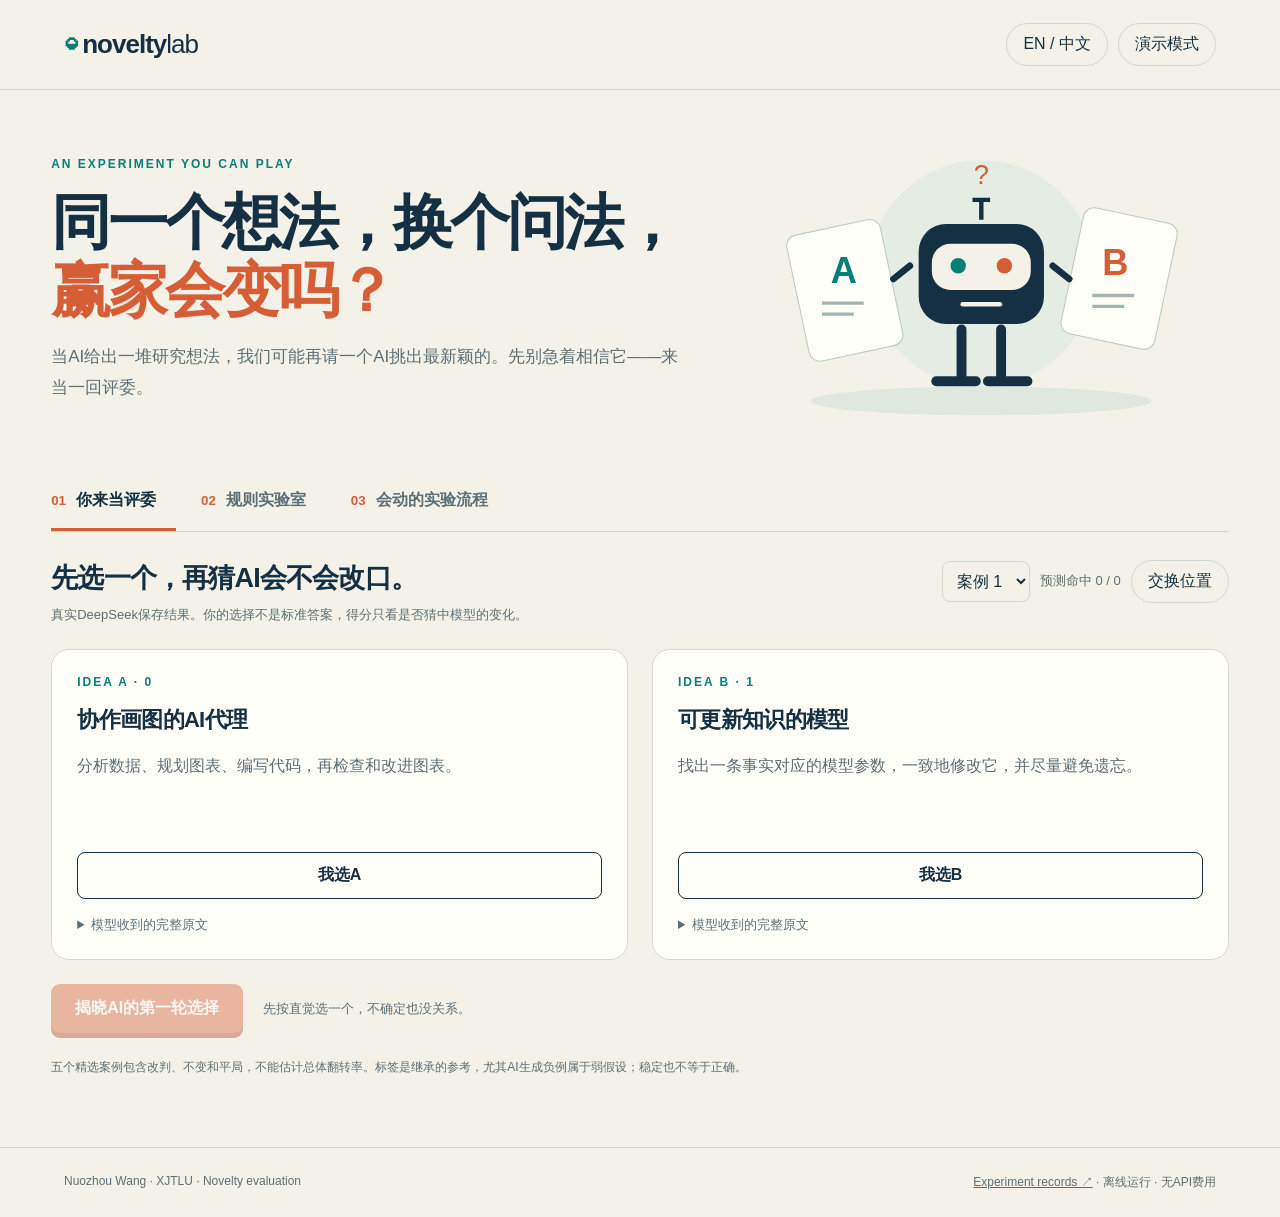
==== docs/index.html @ fad678ce "Archive DeepSeek experiments with item-level audit and protocol limitations" ====
<!doctype html><html lang="zh-CN"><head><meta charset="utf-8"><meta name="viewport" content="width=device-width,initial-scale=1"><meta name="description" content="Play the novelty judge, replay real DeepSeek votes, and explore the evaluation pipeline."><title>Novelty Lab · 新颖性评委实验室</title><style>:root{--bg:#f4f1e8;--ink:#143042;--teal:#087e78;--orange:#d65e37;--muted:#5d6f76;--line:#d1d9d1;--white:#fffef9}*{box-sizing:border-box}body{margin:0;background:var(--bg);color:var(--ink);font-family:Inter,"Segoe UI","Microsoft YaHei",sans-serif}button,select{font:inherit;color:inherit}button{cursor:pointer}button:disabled{opacity:.4;cursor:default}button:focus-visible,summary:focus-visible,select:focus-visible{outline:3px solid var(--orange);outline-offset:4px}header{padding:23px 5vw;display:flex;align-items:center;justify-content:space-between;border-bottom:1px solid var(--line)}.brand{font-size:26px;font-weight:800;letter-spacing:-1px}.brand span{font-weight:400}.brand b{color:var(--teal)}.actions{display:flex;gap:10px;flex-wrap:wrap}.quiet{background:transparent;border:1px solid var(--line);border-radius:24px;padding:10px 16px}main{max-width:1280px;margin:auto;padding:0 4vw 50px}.hero{display:grid;grid-template-columns:1.3fr 1fr;gap:40px;align-items:center;padding:45px 0 30px}.eyebrow{font-size:12px;letter-spacing:2px;font-weight:700;color:var(--teal)}h1{font-size:clamp(36px,4.7vw,64px);letter-spacing:-.05em;line-height:1.12;margin:18px 0}h1 em{font-style:normal;color:var(--orange)}.lead{font-size:17px;line-height:1.8;color:var(--muted);max-width:660px}.hero svg{width:100%;height:auto}.float{animation:float 6s ease-in-out infinite}@keyframes float{50%{transform:translateY(-8px)}}nav{display:flex;flex-wrap:wrap;border-bottom:1px solid var(--line);margin-bottom:28px}nav button{border:0;border-bottom:3px solid transparent;background:none;padding:17px 20px 17px 0;margin-right:25px;color:var(--muted);font-weight:650}nav button.active{border-color:var(--orange);color:var(--ink)}nav small{color:var(--orange);margin-right:10px}.head{display:flex;justify-content:space-between;gap:20px;align-items:flex-start;margin-bottom:23px}h2{font-size:27px;letter-spacing:-.03em;line-height:1.35;margin:0 0 8px}.sub,.note{font-size:13px;line-height:1.7;color:var(--muted);margin:0}.note{font-size:12px;margin:20px 0}.controls{display:flex;gap:10px;align-items:center;flex-wrap:wrap}select{padding:10px;background:transparent;border:1px solid var(--line);border-radius:8px;max-width:200px}.counter{color:var(--muted);font-size:13px}.pair{display:grid;grid-template-columns:1fr 1fr;gap:24px}.idea{border:1px solid var(--line);background:var(--white);border-radius:18px;padding:25px;transition:border-color .2s}.idea.selected{border:2px solid var(--teal);padding:24px}.letter{font-size:12px;letter-spacing:2px;font-weight:750;color:var(--teal)}h3{font-size:22px;line-height:1.4;letter-spacing:-.03em;margin:16px 0 10px}.brief{color:var(--muted);line-height:1.7;font-size:16px;min-height:80px;margin-bottom:20px}.choose{border:1px solid var(--ink);background:none;border-radius:8px;padding:12px;width:100%;font-weight:600}.selected .choose{background:var(--ink);color:var(--white)}details{color:var(--muted);font-size:13px;margin-top:17px}summary{cursor:pointer}.full{font-size:14px;line-height:1.7}.game-action{display:flex;gap:20px;align-items:center;flex-wrap:wrap;margin:24px 0}.primary{border:0;border-radius:9px;background:var(--orange);color:white;font-weight:700;padding:14px 24px;box-shadow:0 5px 0 #a94527}.primary:active{transform:translateY(2px);box-shadow:0 3px 0 #a94527}.hint{font-size:13px;color:var(--muted)}.result{padding:25px 28px;background:#e5ede6;border-radius:17px;margin-bottom:20px}.row{display:flex;gap:20px;align-items:center;justify-content:space-between;flex-wrap:wrap}.question{font-size:14px;color:var(--muted);line-height:1.7;margin-bottom:14px}.verdict{font-size:26px;letter-spacing:-.03em;font-weight:750}.votes{display:flex;gap:7px;flex-wrap:wrap}.vote{width:34px;height:38px;border-radius:7px;display:grid;place-items:center;color:white;background:var(--ink);animation:pop .35s both;animation-delay:calc(var(--i)*65ms)}.vote.b{background:var(--orange)}@keyframes pop{from{opacity:0;transform:translateY(8px)}to{opacity:1;transform:none}}.predict{border-top:1px solid #c3d2c8;margin-top:22px;padding-top:15px}.guess{border:1px solid var(--ink);border-radius:8px;padding:10px 15px;background:transparent;margin:0 8px 8px 0}.feedback{font-size:20px;font-weight:700;line-height:1.5;margin-top:20px}.explain{font-size:14px;line-height:1.8;color:var(--muted);margin:14px 0}.barrow{display:flex;gap:15px;align-items:center;font-size:14px;margin-top:13px}.track{height:13px;border-radius:10px;background:#c9d6cd;flex:1;overflow:hidden}.fill{height:100%;background:var(--teal);transition:width .5s}.lab-grid{display:grid;grid-template-columns:300px 1fr;gap:30px}.settings{display:grid;gap:10px;align-content:start}.rule{text-align:left;padding:18px;border:1px solid var(--line);border-radius:12px;background:none}.rule.active{border-color:var(--teal);background:#e5ede6}.rule strong{display:block;margin-bottom:7px;font-size:17px}.rule span{font-size:13px;line-height:1.5;color:var(--muted)}.lab-box{background:var(--white);border:1px solid var(--line);border-radius:18px;padding:28px}.big{font-size:58px;letter-spacing:-.05em;font-weight:750;color:var(--teal);margin:20px 0 5px}.chart{display:flex;gap:25px;align-items:flex-end;height:160px;border-bottom:1px solid var(--line);margin:50px 0 40px;padding:0 10px}.col{flex:1;background:var(--teal);border-radius:7px 7px 0 0;position:relative;transition:height .6s}.col:nth-child(2){background:var(--orange)}.col:nth-child(3){background:var(--ink)}.col strong{position:absolute;top:-28px;width:100%;text-align:center;font-size:14px}.col small{position:absolute;bottom:-25px;width:100%;text-align:center;color:var(--muted);font-size:12px}.modes{display:flex;gap:8px;flex-wrap:wrap;margin-bottom:20px}.modes button{background:none;border:1px solid var(--line);border-radius:25px;padding:10px 17px}.modes .active{background:var(--ink);color:white;border-color:var(--ink)}.flowbox{padding:18px;background:var(--white);border:1px solid var(--line);border-radius:18px}.flowbox svg{display:block;width:100%;height:auto}.flow-controls{margin:20px 0;display:flex;gap:10px;align-items:center;flex-wrap:wrap}.detail{font-size:17px;line-height:1.8;color:var(--muted);min-height:65px}.present .hero{display:none}.present header{padding:15px 5vw}.present main{padding-top:15px}footer{padding:26px 5vw;border-top:1px solid var(--line);font-size:12px;color:var(--muted);display:flex;justify-content:space-between;gap:20px;flex-wrap:wrap}footer a{color:inherit}[hidden]{display:none!important}@media(max-width:760px){header{padding:18px 5vw}.brand{font-size:22px}.actions button{font-size:12px;padding:8px 12px}.hero{grid-template-columns:1fr;padding-top:28px}.hero svg{display:none}h1{font-size:42px}.head{flex-direction:column}.pair,.lab-grid{grid-template-columns:1fr}.brief{min-height:0}.settings{grid-template-columns:1fr 1fr}.rule{padding:12px}.flowbox{padding:4px}.flowbox svg{min-height:200px}nav button{font-size:13px;margin-right:10px}.vote{width:29px;height:33px}.result{padding:20px}.big{font-size:45px}}@media(prefers-reduced-motion:reduce){*,*::before,*::after{animation:none!important;transition:none!important}}
</style></head><body><header><div class="brand"><b>◒</b> novelty<span>lab</span></div><div class="actions"><button class="quiet" id="lang">EN / 中文</button><button class="quiet" id="present" data-zh="演示模式" data-en="Presentation mode">演示模式</button></div></header><main><section class="hero"><div><div class="eyebrow">AN EXPERIMENT YOU CAN PLAY</div><h1><span data-zh="同一个想法，换个问法，" data-en="Same ideas. New question.">同一个想法，换个问法，</span><em data-zh="赢家会变吗？" data-en="A different winner?">赢家会变吗？</em></h1><p class="lead" data-zh="当AI给出一堆研究想法，我们可能再请一个AI挑出最新颖的。先别急着相信它——来当一回评委。" data-en="An AI generates research ideas. Another chooses the most novel. Before trusting that reviewer, try being the judge yourself."></p></div><svg viewBox="0 0 450 280" aria-hidden="true"><ellipse cx="225" cy="242" rx="155" ry="13" fill="#e0e7df"/><circle cx="225" cy="126" r="103" fill="#e5ece4"/><g class="float"><rect x="57" y="83" width="87" height="117" rx="10" fill="#fffef9" stroke="#bccdc6" transform="rotate(-12 100 140)"/><text x="88" y="135" font-size="33" fill="#087e78" font-family="Arial" font-weight="bold">A</text><path d="M80 153h38m-38 10h29" stroke="#a4b6b4" stroke-width="3"/><rect x="307" y="72" width="87" height="117" rx="10" fill="#fffef9" stroke="#bccdc6" transform="rotate(12 350 130)"/><text x="335" y="127" font-size="33" fill="#d65e37" font-family="Arial" font-weight="bold">B</text><path d="M326 146h38m-38 10h29" stroke="#a4b6b4" stroke-width="3"/></g><path d="M225 77v-18m-8 0h16" stroke="#143042" stroke-width="4"/><rect x="168" y="81" width="114" height="91" rx="25" fill="#143042"/><rect x="180" y="99" width="90" height="42" rx="17" fill="#f4f1e8"/><circle cx="204" cy="119" r="7" fill="#087e78"/><circle cx="246" cy="119" r="7" fill="#d65e37"/><path d="M208 154h34" stroke="#f4f1e8" stroke-width="4" stroke-linecap="round"/><path d="M207 177v44m36-44v44m-59 3h36m11 0h36" stroke="#143042" stroke-width="9" stroke-linecap="round"/><path d="M160 119l-15 12m145-12 15 12" stroke="#143042" stroke-width="6" stroke-linecap="round"/><text x="225" y="45" font-family="Arial" font-size="25" fill="#d65e37" text-anchor="middle">?</text></svg></section><nav aria-label="Sections"><button class="active" data-tab="game" aria-selected="true"><small>01</small><span data-zh="你来当评委" data-en="Be the judge"></span></button><button data-tab="lab" aria-selected="false"><small>02</small><span data-zh="规则实验室" data-en="Rule laboratory"></span></button><button data-tab="flow" aria-selected="false"><small>03</small><span data-zh="会动的实验流程" data-en="The research flow"></span></button></nav>
<section id="game"><div class="head"><div><h2 data-zh="先选一个，再猜AI会不会改口。" data-en="Choose an idea. Will the AI change its mind?"></h2><p class="sub" data-zh="真实DeepSeek保存结果。你的选择不是标准答案，得分只看是否猜中模型的变化。" data-en="Real saved DeepSeek outputs. Your preference has no right answer; points reward predicting the judge’s behavior."></p></div><div class="controls"><select id="case" aria-label="Case"></select><span id="score" class="counter"></span><button class="quiet" id="swap" data-zh="交换位置" data-en="Swap positions"></button></div></div><div class="pair" id="pair"><article class="idea" id="idea-a"><div class="letter">IDEA A · 0</div><h3 id="title-a"></h3><p class="brief" id="brief-a"></p><button class="choose" id="choose-a" data-zh="我选A" data-en="I choose A"></button><details><summary data-zh="模型收到的完整原文" data-en="Full original input"></summary><p class="full" id="full-a"></p></details></article><article class="idea" id="idea-b"><div class="letter">IDEA B · 1</div><h3 id="title-b"></h3><p class="brief" id="brief-b"></p><button class="choose" id="choose-b" data-zh="我选B" data-en="I choose B"></button><details><summary data-zh="模型收到的完整原文" data-en="Full original input"></summary><p class="full" id="full-b"></p></details></article></div><div class="game-action"><button class="primary" id="reveal" disabled data-zh="揭晓AI的第一轮选择" data-en="Reveal the first decision"></button><span class="hint" id="hint"></span></div><div class="result" id="result" hidden aria-live="polite"><div class="question" id="q3"></div><div class="row"><div class="verdict" id="v3"></div><div class="votes" id="votes3"></div></div><div class="predict" id="predict"><p data-zh="换成直接问“哪条新颖”，AI会怎样？" data-en="If we now ask directly which idea is novel, what happens?"></p><button class="guess" data-guess="same" data-zh="同一个赢家" data-en="Same winner"></button><button class="guess" data-guess="flip" data-zh="换一个赢家" data-en="Different winner"></button><button class="guess" data-guess="tie" data-zh="至少一轮平局" data-en="A tie in either round"></button></div><div id="second" hidden><div class="question" id="q4" style="margin-top:25px"></div><div class="row"><div class="verdict" id="v4"></div><div class="votes" id="votes4"></div></div><div id="bars"></div><div class="feedback" id="feedback"></div><p class="explain" id="explain"></p><div class="controls"><button class="quiet" id="next" data-zh="下一个真实案例 →" data-en="Next real case →"></button><button class="quiet" id="reset" data-zh="重玩本案例" data-en="Replay this case"></button></div></div></div><p class="note" data-zh="五个精选案例包含改判、不变和平局，不能估计总体翻转率。标签是继承的参考，尤其AI生成负例属于弱假设；稳定也不等于正确。" data-en="Five selected cases include stable, changed and tied decisions, not a population flip-rate estimate. Inherited labels are imperfect, especially for generated negatives. Stability does not imply correctness."></p></section>
<section id="lab" hidden><div class="head"><div><h2 data-zh="只改一条规则，看看结果怎么变。" data-en="Change one rule. Inspect the result."></h2><p class="sub" data-zh="已经完成的真实实验数据，没有调用新模型。" data-en="Completed experiment data, without new model calls."></p></div></div><div class="lab-grid"><div class="settings"><button class="rule active" data-rule="prompt"><strong data-zh="换提问方式" data-en="Change the question"></strong><span data-zh="相同154对想法，不同提示词。" data-en="Same154 pairs, different instructions."></span></button><button class="rule" data-rule="votes"><strong data-zh="重复投票" data-en="Repeat the vote"></strong><span data-zh="每种顺序1票或3票。" data-en="One or three votes per order."></span></button><button class="rule" data-rule="format"><strong data-zh="换成研究计划" data-en="Use a research plan"></strong><span data-zh="摘要，或目标＋机制。" data-en="Abstract versus goal + mechanism."></span></button><button class="rule" data-rule="source"><strong data-zh="换想法生成器" data-en="Change the idea generator"></strong><span data-zh="DeepSeek评委不变。" data-en="DeepSeek remains the judge."></span></button></div><div class="lab-box"><div class="eyebrow" data-zh="已完成实验 · 真实数据" data-en="COMPLETED EXPERIMENT · REAL DATA"></div><div class="big" id="number"></div><div class="sub" id="number-label"></div><div class="chart" id="chart"></div><h3 id="takeaway"></h3><p class="explain" id="lab-explain"></p></div></div><p class="note" data-zh="纵轴：成对判决与基准的一致率，平局计0。P3预测评审判断，P4直接判断新颖性，框架与目标也有区别。" data-en="Pairwise agreement with benchmark labels; ties score zero. P3 predicts reviewers’ judgments, while P4 assesses novelty directly, so framing and target differ."></p></section>
<section id="flow" hidden><div class="head"><div><h2 data-zh="把研究过程连起来。" data-en="See how the research fits together."></h2><p class="sub" data-zh="点击节点，或者逐步播放。可下载SVG用于PPT。" data-en="Select a node or step through. Download SVG diagrams for slides."></p></div></div><div class="modes"><button class="active" data-flow="study" data-zh="原文受控实验" data-en="Controlled study"></button><button data-flow="application" data-zh="AI科研中用在哪里" data-en="Use in AI research"></button><button data-flow="future" data-zh="我的后续研究设想" data-en="My proposed study"></button></div><div class="flowbox" id="flowbox"></div><div class="flow-controls"><button class="primary" id="flow-next" data-zh="下一步" data-en="Next step"></button><button class="quiet" id="play" data-zh="自动播放" data-en="Auto play"></button><button class="quiet" id="flow-reset" data-zh="回到起点" data-en="Start again"></button><button class="quiet" id="download" data-zh="下载流程图SVG" data-en="Download SVG"></button><span id="step-count" class="counter"></span></div><p class="detail" id="detail" aria-live="polite"></p></section></main><footer><span>Nuozhou Wang · XJTLU · Novelty evaluation</span><span><a href="https://github.com/Viego051115/novelty-eval-replication" target="_blank" rel="noopener">Experiment records ↗</a> · <span data-zh="离线运行 · 无API费用" data-en="Runs offline · No API charges"></span></span></footer><script>const DATA={
  "cases": [
    {
      "row": 1,
      "id": "1",
      "a": {
        "brief": [
          "协作画图的AI代理",
          "分析数据、规划图表、编写代码，再检查和改进图表。",
          "Collaborative chart agents",
          "Inspect data, plan a chart, write code and refine the visualization."
        ],
        "full": "Deep research has revolutionized data analysis, yet data scientists still devote substantial time to manually crafting visualizations, highlighting the need for robust automation from natural language queries. However, current systems struggle with complex datasets containing multiple files and iterative refinement. Existing approaches, including simple single- or multi-agent systems, often oversimplify the task, focusing on initial query parsing while failing to robustly manage data complexity, code errors, or final visualization quality. In this paper, we reframe this challenge as a collaborative multi-agent problem. We introduce CoDA, a multi-agent system that employs specialized LLM agents for metadata analysis, task planning, code generation, and self-reflection. We formalize this pipeline, demonstrating how metadata-focused analysis bypasses token limits and quality-driven refinement ensures robustness. This work demonstrates that the future of visualization automation lies not in isolated code generation but in integrated, collaborative agentic workflows.",
        "title": "CoDA: Agentic Systems for Collaborative Data Visualization"
      },
      "b": {
        "brief": [
          "可更新知识的模型",
          "找出一条事实对应的模型参数，一致地修改它，并尽量避免遗忘。",
          "Editable model knowledge",
          "Trace the weights behind a fact and edit knowledge consistently without forgetting."
        ],
        "full": "Foundation models encode vast knowledge within their parameters, yet they remain fundamentally static artifacts that cannot efficiently adapt to new information, correct outdated facts, or refine erroneous beliefs without costly retraining. We introduce Neural Knowledge Substrates, a framework that reimagines foundation model weights as dynamically editable knowledge repositories with principled update mechanisms. Our approach combines three key components: (1) a causal tracing methodology that identifies minimal parameter subsets responsible for specific factual or reasoning behaviors, (2) a consistency-preserving editing operator that performs targeted weight updates while maintaining logical coherence across related knowledge, and (3) a meta-learning protocol that enables models to learn how to assimilate new information without catastrophic forgetting. Unlike existing model editing techniques that treat updates as isolated interventions, our framework enforces compositional consistency constraints and propagates changes through knowledge dependency graphs. This enables foundation models to evolve continuously, incorporating new discoveries, correcting misinformation, and refining their world models while preserving their general capabilities—transforming them from static artifacts into living knowledge systems.",
        "title": "LLM-foundation or frontier models, including LLMs-12"
      },
      "expected": 0,
      "p3": {
        "i": 1,
        "pred": 0,
        "votes": [
          0,
          0,
          0,
          1,
          0,
          0
        ],
        "expected": 0
      },
      "p4": {
        "i": 1,
        "pred": 1,
        "votes": [
          1,
          1,
          1,
          0,
          0,
          0
        ],
        "expected": 0
      }
    },
    {
      "row": 2,
      "id": "2",
      "a": {
        "brief": [
          "为长文本节省显存",
          "利用注意力中的频率信息判断哪些词最重要，只保留关键内容。",
          "Memory-efficient long context",
          "Use frequency information in attention to identify and retain important tokens."
        ],
        "full": "The deployment of Large Language Models (LLMs) faces a critical bottleneck when handling lengthy inputs: the prohibitive memory footprint of the Key Value (KV) cache. To address this bottleneck, the token pruning paradigm leverages attention sparsity to selectively retain a small, critical subset of tokens. However, existing approaches fall short, with static methods risking irreversible information loss and dynamic strategies employing heuristics that insufficiently capture the query-dependent nature of token importance. We propose FASA, a novel framework that achieves query-aware token eviction by dynamically predicting token importance. FASA stems from a novel insight into RoPE: the discovery of functional sparsity at the frequency-chunk (FC) level. Our key finding is that a small, identifiable subset of \"dominant\" FCs consistently exhibits high contextual agreement with the full attention head. This provides a robust and computationally free proxy for identifying salient tokens. Building on this insight, FASA first identifies a critical set of tokens using dominant FCs, and then performs focused attention computation solely on this pruned subset.",
        "title": "FASA: FREQUENCY-AWARE SPARSE ATTENTION"
      },
      "b": {
        "brief": [
          "有选择地学习新知识",
          "学习哪些模型部件可以更新，哪些应保持稳定，以吸收新信息。",
          "Selective knowledge updates",
          "Learn which model components should change and which should stay stable."
        ],
        "full": "Foundation models excel at leveraging pre-trained knowledge but struggle to incorporate new information after deployment without costly retraining or architectural modifications. We introduce Selective Neuroplasticity Networks (SNNs), a framework that enables large language models to dynamically assimilate streaming information while preserving their foundational capabilities. Our approach learns a meta-policy that identifies which model components—specific attention heads, feed-forward layers, or parameter subspaces—should adapt to new knowledge versus remain stable. By modeling knowledge integration as a routing problem within the transformer architecture, SNNs create dedicated pathways for new information that minimally interfere with existing representations. The meta-policy is trained via bi-level optimization to maximize both knowledge retention and integration across diverse continual learning scenarios. Unlike retrieval-augmented generation, which maintains external memory, our method internalizes new knowledge directly into model weights through selective, localized updates. This enables foundation models to evolve continuously in deployment, adapting to temporal shifts, user-specific contexts, and private data streams while maintaining their broad pre-trained capabilities across standard benchmarks.",
        "title": "LLM-foundation or frontier models, including LLMs-14"
      },
      "expected": 0,
      "p3": {
        "i": 2,
        "pred": 0,
        "votes": [
          0,
          0,
          0,
          0,
          0,
          1
        ],
        "expected": 0
      },
      "p4": {
        "i": 2,
        "pred": 0,
        "votes": [
          0,
          0,
          0,
          0,
          0,
          1
        ],
        "expected": 0
      }
    },
    {
      "row": 0,
      "id": "0",
      "a": {
        "brief": [
          "按词的重要性调整训练",
          "结合梯度和位置先验加权训练，再让模型更接近人类偏好的回答。",
          "Token-weighted preference training",
          "Weight tokens using gradient attribution and a prior, then optimize toward preferred answers."
        ],
        "full": "Aligning Large Language Models (LLMs) with human preferences is crucial for safe and effective AI interactions. While popular methods like Direct Preference Optimization (DPO) have simplified alignment, they remain sensitive to data noise and overlook the differential importance of individual tokens. Existing token-level approaches often rely on probability prediction or simplistic weighting schemes to obtain token importance, which still cannot fully address these issues. To solve this problem, we propose the Token-Importance Guided Direct Preference Optimization (TI-DPO), a framework that achieves fine-grained semantic control through two synergistic innovations. First, we propose a novel hybrid weighting mechanism that combines gradient attribution with a Gaussian prior, ensuring both the accuracy and robustness of token importance scores. Second, we employ a triplet loss to provide structured guidance for the optimization, explicitly guiding model outputs to approach preferred responses and diverge from non-preferred ones.",
        "title": "Token-Importance Guided Direct Preference Optimization"
      },
      "b": {
        "brief": [
          "带时间标签的知识模块",
          "用轻量适配模块存放不同时段的知识，再动态选择和组合这些模块。",
          "Time-indexed knowledge modules",
          "Store new knowledge in lightweight time-indexed adapters and compose them dynamically."
        ],
        "full": "Foundation models exhibit remarkable capabilities but remain static after pretraining, unable to efficiently incorporate emerging knowledge without expensive retraining or catastrophic forgetting. We introduce Temporal Knowledge Anchoring (TKA), a framework that enables continual knowledge integration in large language models through geometrically-constrained adapter composition. TKA maintains a library of lightweight, temporally-indexed adapter modules, each encoding knowledge from specific time periods or domains. During inference, relevant adapters are dynamically selected and composed using a learned routing mechanism that balances new information integration with preservation of foundational capabilities. The key innovation lies in our geometric anchoring loss, which constrains adapter parameters to lie within specific regions of weight space that provably bound interference with pre-existing knowledge. This allows models to accumulate knowledge over time while maintaining backward compatibility. Unlike retrieval-augmented approaches, TKA internalizes knowledge updates directly into model parameters, enabling efficient inference without external databases. The framework supports both supervised updates from curated sources and self-supervised learning from streaming data, offering a path toward truly evolving foundation models.",
        "title": "LLM-foundation or frontier models, including LLMs-11"
      },
      "expected": 0,
      "p3": {
        "i": 0,
        "pred": 1,
        "votes": [
          1,
          1,
          1,
          0,
          0,
          0
        ],
        "expected": 0
      },
      "p4": {
        "i": 0,
        "pred": 1,
        "votes": [
          1,
          0,
          1,
          0,
          0,
          0
        ],
        "expected": 0
      }
    },
    {
      "row": 11,
      "id": "12",
      "a": {
        "brief": [
          "阻止错误在AI之间滚雪球",
          "传递关键视觉信息并调整注意力，减少一个代理看错后影响其他代理。",
          "Stop errors spreading across agents",
          "Relay selected visual evidence and reallocate attention to reduce cascading hallucinations."
        ],
        "full": "Multi-Agent System (MAS) powered by Visual Language Models (VLMs) enables challenging tasks but suffers from a novel failure term, multi-agent visual hallucination snowballing, where hallucinations are seeded in a single agent and amplified by following ones due to the over-reliance on textual flow to relay visual information. Through turn-, layer-, and token-wise attention analyses, we provide detailed insights into the essence of hallucination snowballing regarding the reduction of visual attention allocation. It leads us to identify a subset of vision tokens with a unimodal attention peak in middle layers that best preserve visual evidence but gradually diminish in deeper agent turns, resulting in the visual hallucination snowballing in MAS. Thus, we propose ViF, a lightweight, model-agnostic mitigation paradigm that relays inter-agent messages with Visual Flow powered by the selected visual relay tokens and applies attention reallocation to amplify this pattern.",
        "title": "Visual Multi-Agent System: Mitigating Hallucination Snowballing via Visual Flow"
      },
      "b": {
        "brief": [
          "让模型学出符号推理",
          "加入可微分瓶颈，让模型自行形成可组合的符号单元。",
          "Emergent symbolic reasoning",
          "Use a differentiable bottleneck to encourage reusable symbolic reasoning primitives."
        ],
        "full": "We propose Neural Symbolic Emergence (NSE), a novel architecture that enables large language models to learn compositional symbolic reasoning capabilities through emergent internal representations. Rather than imposing predefined symbolic structures, NSE introduces a differentiable bottleneck layer that encourages the model to self-organize discrete, reusable symbolic primitives during standard pretraining. These learned symbols can be dynamically composed and manipulated through attention-based operations that mirror classical symbolic reasoning while remaining fully integrated within the neural framework. The architecture combines continuous representation learning with discrete bottleneck constraints, allowing symbols to emerge naturally from data patterns rather than human specification. By maintaining end-to-end differentiability, NSE preserves the scalability and flexibility of foundation models while enhancing systematic generalization on tasks requiring multi-hop reasoning, logical consistency, and compositional understanding. This approach bridges neural and symbolic paradigms without requiring explicit symbolic supervision, offering a path toward more robust and interpretable reasoning in future foundation models.",
        "title": "LLM-foundation or frontier models, including LLMs-7"
      },
      "expected": 0,
      "p3": {
        "i": 11,
        "pred": 0,
        "votes": [
          0,
          0,
          0,
          1,
          1,
          1
        ],
        "expected": 0
      },
      "p4": {
        "i": 11,
        "pred": null,
        "votes": [
          0,
          1,
          0,
          0,
          0,
          1
        ],
        "expected": 0
      }
    },
    {
      "row": 6,
      "id": "6",
      "a": {
        "brief": [
          "检查强化训练是否让AI过早冒险",
          "比较不同训练方法，发现平均表现提高也可能伴随过早放弃探索。",
          "When training makes agents too greedy",
          "Study how training can improve average performance while making agents abandon exploration too early."
        ],
        "full": "While Large Language Models (LLMs) hold promise to become autonomous agents, they often explore suboptimally in sequential decision-making. Recent work has sought to enhance this capability via supervised fine-tuning (SFT) or reinforcement learning (RL), improving regret on the classic multi-armed bandit task. However, it remains unclear how these learning methods shape exploration strategies and how well they generalize. We investigate both paradigms by training LLMs with SFT on expert trajectories and RL with a range of tailored reward signals including a strategic, regret-shaped reward to reduce variance, and an algorithmic reward that enables oracle imitation. Behavioral analysis reveals that gains often stem from more sophisticated but greedier exploitation: RL/SFT agents are more prone to early catastrophic failure than pre-trained models, prematurely abandoning exploration. Furthermore, agents trained to imitate UCB learn to outperform their teacher by adopting more exploitative variants. Our findings clarify when each training paradigm is preferable and advocate tailored reward design and evaluation beyond average regret to promote robust exploratory behavior.",
        "title": "When Greedy Wins: Emergent Exploitation Bias in Meta-Bandit LLM Training"
      },
      "b": {
        "brief": [
          "给模型可组合的推理部件",
          "通过对比训练、干预和路由，让模型组合可复用的推理操作。",
          "Composable reasoning components",
          "Combine contrastive training, interventions and routing to learn reusable reasoning operations."
        ],
        "full": "Foundation models demonstrate impressive capabilities yet lack interpretable, compositional reasoning structures. We propose Modular Reasoning Primitives (MRP), a framework for training large language models to develop explicit, reusable reasoning components that can be flexibly composed across diverse cognitive tasks. Rather than learning monolithic task-specific behaviors, MRP introduces architectural constraints and specialized pre-training objectives that encourage the emergence of atomic reasoning operations—such as deductive inference, analogical mapping, and causal attribution—as discrete, steerable modules within the model's computation graph. Our approach combines contrastive learning over reasoning traces, intervention-based training that isolates individual reasoning steps, and a routing mechanism that dynamically selects and chains appropriate primitives for each query. This modular structure enables systematic generalization to novel reasoning compositions, provides interpretable intermediate states for analysis and debugging, and allows targeted improvement of specific reasoning capabilities without full model retraining. MRP represents a step toward foundation models with human-aligned cognitive architectures.",
        "title": "LLM-foundation or frontier models, including LLMs-2"
      },
      "expected": 0,
      "p3": {
        "i": 6,
        "pred": 0,
        "votes": [
          0,
          0,
          0,
          0,
          0,
          1
        ],
        "expected": 0
      },
      "p4": {
        "i": 6,
        "pred": 1,
        "votes": [
          1,
          1,
          1,
          0,
          0,
          0
        ],
        "expected": 0
      }
    }
  ]
};
const $=id=>document.getElementById(id),L=(zh,en)=>lang==='zh'?zh:en;
let lang='zh',index=0,choice=null,revealed=false,guess=null,swapped=false,rule='prompt',flow='study',step=0,timer=null;const scores=new Map();
function current(){return DATA.cases[index]}function aVotes(v){return v.slice(0,3).filter(x=>x===0).length+v.slice(3).filter(x=>x===1).length}function classify(c){return c.p3.pred===null||c.p4.pred===null?'tie':c.p3.pred===c.p4.pred?'same':'flip'}function winner(v){return v===null?L('平局','Tie'):'Idea '+(v===0?'A':'B')}
window.LabEngine={aVotes,classify,cases:DATA.cases};
function updateLanguage(){document.documentElement.lang=lang==='zh'?'zh-CN':'en';document.querySelectorAll('[data-zh]').forEach(e=>e.textContent=e.dataset[lang]);$('case').replaceChildren();DATA.cases.forEach((c,i)=>{const o=document.createElement('option');o.value=i;o.textContent=L('案例 ','Case ')+(i+1);$('case').appendChild(o)});$('case').value=index;renderGame();renderLab();renderFlow()}
function renderVotes(id,v){$(id).replaceChildren();v.map((x,i)=>i<3?x:1-x).forEach((x,i)=>{const b=document.createElement('span');b.className='vote'+(x===1?' b':'');b.textContent=x===0?'A':'B';b.style.setProperty('--i',i);$(id).appendChild(b)})}
function renderGame(){const c=current();for(const side of ['a','b']){const brief=c[side].brief;$('title-'+side).textContent=brief[lang==='zh'?0:2];$('brief-'+side).textContent=brief[lang==='zh'?1:3];$('full-'+side).textContent=c[side].full;$('idea-'+side).classList.toggle('selected',choice===(side==='a'?0:1));$('choose-'+side).setAttribute('aria-pressed',String(choice===(side==='a'?0:1)));$('choose-'+side).disabled=revealed}$('idea-a').style.order=swapped?2:1;$('idea-b').style.order=swapped?1:2;$('reveal').disabled=choice===null||revealed;$('hint').textContent=choice===null?L('先按直觉选一个，不确定也没关系。','Choose intuitively. Uncertainty is welcome.'):L(`你的选择：${winner(choice)}。这不是标准答案。`,`Your choice: ${winner(choice)}. There is no marked right answer here.`);$('score').textContent=L(`预测命中 ${[...scores.values()].filter(Boolean).length} / ${scores.size}`,`Predictions ${[...scores.values()].filter(Boolean).length} / ${scores.size}`);$('result').hidden=!revealed;if(!revealed)return;$('q3').textContent=L('第一轮 P3：哪条想法被评审认为是新颖的？','Round1 · P3: which idea did reviewers judge novel?');$('v3').textContent='P3 · '+winner(c.p3.pred);renderVotes('votes3',c.p3.votes);$('predict').hidden=guess!==null;$('second').hidden=guess===null;if(guess===null)return;$('q4').textContent=L('第二轮 P4：哪条想法是新颖的？','Round2 · P4: which idea is novel?');$('v4').textContent='P4 · '+winner(c.p4.pred);renderVotes('votes4',c.p4.votes);$('bars').innerHTML=['p3','p4'].map(k=>`<div class="barrow"><strong>${k.toUpperCase()}</strong><div class="track"><div class="fill" style="width:${aVotes(c[k].votes)/6*100}%"></div></div><span>A ${aVotes(c[k].votes)} / 6</span></div>`).join('');const type=classify(c),ok=guess===type;$('feedback').textContent=(ok?L('猜中了！','You predicted it!'):L('结果有点意外。','A surprising result.'))+' '+L(type==='same'?'AI保留了原来的赢家。':type==='flip'?'AI改选了另一个想法。':'至少一轮出现平局。',type==='same'?'The winner stayed the same.':type==='flip'?'The winner changed.':'At least one round tied.');$('explain').textContent=L(`基准参考选择：${winner(c.expected)}。${type==='same'?'稳定不等于符合参考标签。':type==='tie'?'平局来自六票对半，不是接口失败。':'同一对完整输入，出现了不同选择。'} P3预测评审判断，P4直接评新颖性，目标框架也不同。`,`Benchmark reference: ${winner(c.expected)}. ${type==='same'?'Consistency does not guarantee reference agreement.':type==='tie'?'A tie is a3–3 vote, not an API failure.':'The same full ideas received different selections.'} P3 predicts reviewers’ judgments; P4 assesses novelty directly, so the target framing differs.`)}
function reset(){choice=null;revealed=false;guess=null;swapped=false;renderGame()}function choose(v){if(revealed)return;choice=v;renderGame()}
$('choose-a').onclick=()=>choose(0);$('choose-b').onclick=()=>choose(1);$('swap').onclick=()=>{swapped=!swapped;renderGame()};$('case').onchange=e=>{index=+e.target.value;reset()};$('reveal').onclick=()=>{if(choice===null)return;revealed=true;renderGame()};document.querySelectorAll('[data-guess]').forEach(b=>b.onclick=()=>{if(!revealed||guess!==null)return;guess=b.dataset.guess;if(!scores.has(current().row))scores.set(current().row,guess===classify(current()));renderGame()});$('next').onclick=()=>{index=(index+1)%DATA.cases.length;$('case').value=index;reset()};$('reset').onclick=reset;
const labs={prompt:{labels:['Ref','P3','P4'],values:[66.2338,66.8831,41.5584],big:'102 → 64',label:['相同154对想法，与基准一致的判决数','Matching decisions on the same154 pairs'],take:['只改提问框架，少了38个正确判决。','A framing change produced38 fewer matching decisions.'],explain:['固定DeepSeek和想法。参考提示词、预测评审判断的P3、直接问新颖性的P4得到不同结果。“正确”指符合基准标签。','Keep DeepSeek and ideas fixed. Reference, reviewer-prediction P3 and direct-novelty P4 differ. “Correct” means agreement with benchmark labels.']},votes:{labels:['1 / order','3 / order'],values:[60.6061,66.2338],big:'+5.6 pp',label:['Human+Generated基准一致率变化','Change in Human+Generated agreement'],take:['重复投票有帮助，但不是可靠性保证。','Repeated votes helped, without guaranteeing reliability.'],explain:['无聚合指标取三组已保存子运行的均值，每组每种顺序1票；完整聚合每种顺序3票。没有重复付费运行。','The non-aggregated metric averages three saved subruns with one vote per order; full aggregation uses three per order. No fresh calls were needed.']},format:{labels:['Abstract','Plan'],values:[66.8831,55.8442],big:'66.9 → 55.8',label:['固定P3时的基准一致率（%）','Benchmark agreement (%) with P3 fixed'],take:['结构化计划没有自动改善判断。','Structured plans did not automatically improve judgments.'],explain:['把摘要改写成“目标＋机制”，其余保持不变。这个结果不代表研究计划格式普遍更差。','Change abstracts to objective/mechanism plans, keeping other settings fixed. This does not show that plan formats are universally worse.']},source:{labels:['Sonnet4.5','Opus4.5','GPT-5.4'],values:[66.2338,51.2987,18.1818],big:'66.2 → 18.2',label:['评委始终是DeepSeek，一致率（%）','Agreement (%); DeepSeek remains the judge'],take:['换来源，评测表现会明显不同。','The idea source strongly affects evaluation outcomes.'],explain:['生成想法来自原作者发布的数据，正例固定。分数降低不证明这些想法真的更新颖，也可能反映弱标签问题。','Generated ideas come from the original benchmark; positives stay fixed. Lower agreement does not prove greater originality and may reflect weak labels.']}};
function renderLab(){const x=labs[rule];$('number').textContent=x.big;$('number-label').textContent=x.label[lang==='zh'?0:1];$('takeaway').textContent=x.take[lang==='zh'?0:1];$('lab-explain').textContent=x.explain[lang==='zh'?0:1];$('chart').innerHTML=x.values.map((v,i)=>`<div class="col" style="height:${v}%"><strong>${v.toFixed(1)}%</strong><small>${x.labels[i]}</small></div>`).join('');document.querySelectorAll('[data-rule]').forEach(b=>{b.classList.toggle('active',b.dataset.rule===rule);b.setAttribute('aria-pressed',String(b.dataset.rule===rule))})}
document.querySelectorAll('[data-rule]').forEach(b=>b.onclick=()=>{rule=b.dataset.rule;renderLab()});

const flows={study:{name:['原文的受控实验','Controlled novelty evaluation'],titles:[['固定测试想法','Fix the idea set'],['只改一条规则','Change one rule'],['重复与换序','Repeat and swap'],['汇总投票','Aggregate votes'],['比较结果','Compare results']],details:[['从公开基准取出想法和参考标签，分别测试Human-Only和Human+Generated。','Use released ideas and inherited labels; evaluate the two settings separately.'],['固定模型、输入和其他设置，只改一个设计选择；P3/P4也改变了判断目标的框架。','Keep model, inputs and other settings fixed, then alter one choice. P3/P4 also change target framing.'],['单条判断问3次；成对比较正反顺序各3次，每次实际响应都保存。','Use three pointwise calls or three calls in each pair order; preserve every actual response.'],['反向顺序的票映射回原始A/B，3比3算平局。失败请求不能当成平局。','Map swapped votes back to original A/B. A3–3 vote is a tie; failed calls are not.'],['比较基准一致率、判决变化与成本，不只挑一个好看的分数。','Compare label agreement, decision changes and cost, not just one favorable score.']]},application:{name:['AI科研中评委的位置','Where the judge fits in AI research'],titles:[['生成研究想法','Generate ideas'],['候选想法池','Candidate pool'],['新颖性评委','Novelty judge'],['排序与复核','Rank and review'],['选择研究方向','Choose a direction']],details:[['生成器提出科研想法。这是应用背景，当前网页没有调用模型。','A generator proposes research ideas. This is the use case; the webpage makes no model calls.'],['许多想法都需要评估。听起来漂亮，不等于有实质原创性。','Many proposals need checking. Impressive phrasing does not establish originality.'],['我的研究主要测这一环节：同样的想法，评判规则变化后是否会换赢家？','My project tests this stage: does a changed evaluation rule select a different winner on the same ideas?'],['根据评判结果排序，也可以对有争议的案例人工复核。','Rank ideas using verdicts and inspect disputed judgments.'],['最终选择需要文献和人的判断，不能把AI判决视为绝对答案。','Final choices need literature evidence and human judgment, not an AI verdict treated as certainty.']]},future:{name:['我的后续研究设想','My proposed follow-up study'],titles:[['新的想法来源','Fresh idea source'],['同任务控制','Same-task controls'],['识别判决冲突','Detect conflicts'],['优先人工复核','Prioritize review'],['检验收益成本','Test value and cost']],details:[['这是后续设想，尚未验证。用未参与调参的生成器检验迁移。','Proposed, not validated. Use a fresh idea generator to test transfer beyond development data.'],['比较完全重复、经过核查的同义提问和交换顺序，把任务目标变化单独处理。','Compare exact repeats, checked same-task paraphrases and order swaps; separate target changes.'],['重复投票、位置冲突和同义提问分歧都是候选信号，需要对照实验。','Vote margin, position conflicts and paraphrase disagreement are candidate signals requiring comparison.'],['例如只有20%的案例可复核，测试哪种规则先找到更多错误。20%是示例预算。','At an illustrative20% review budget, test which rule catches more errors first.'],['测保留判决的错误率、人工复核捕错和额外API成本。允许结果证明方法没有帮助。','Measure retained error, error capture and API cost, including the possibility of no improvement.']]}};
const esc=s=>String(s).replace(/[&<>"']/g,c=>({'&':'&amp;','<':'&lt;','>':'&gt;','"':'&quot;',"'":'&apos;'}[c]));
function flowSvg(type,active=4,interactive=false,vertical=false){const f=flows[type],title=f.name[lang==='zh'?0:1],w=vertical?420:1440,h=vertical?1070:370;let svg=`<svg xmlns="http://www.w3.org/2000/svg" viewBox="0 0 ${w} ${h}" role="img" aria-label="${esc(title)}"><defs><marker id="arrow" markerWidth="9" markerHeight="9" refX="7" refY="4" orient="auto"><path d="M0 0L8 4L0 8" fill="#9aada7"/></marker></defs><rect width="${w}" height="${h}" rx="20" fill="#fffef9"/><text x="30" y="43" font-size="${vertical?17:18}" font-family="Arial,Microsoft YaHei,sans-serif" fill="#087e78">${esc(title)}</text>`;f.titles.forEach((t,i)=>{const x=vertical?55:40+i*280,y=vertical?85+i*180:92,bw=vertical?310:230,on=i===active;svg+=`${i<4?(vertical?`<path d="M210 ${y+138}V${y+170}" stroke="#9aada7" stroke-width="2" marker-end="url(#arrow)"/>`:`<path d="M${x+230} 159H${x+265}" stroke="#9aada7" stroke-width="2" marker-end="url(#arrow)"/>`):''}<g ${interactive?`data-node="${i}" role="button" tabindex="0" aria-label="${esc(t[lang==='zh'?0:1])}" style="cursor:pointer"`:''}><rect x="${x}" y="${y}" width="${bw}" height="138" rx="18" fill="${on?'#143042':i<active?'#e3ede5':'#f1f4ed'}" stroke="${on?'#143042':'#cfdcd3'}"/><circle cx="${x+32}" cy="${y+32}" r="14" fill="${on?'#d65e37':'#087e78'}"/><text x="${x+32}" y="${y+37}" text-anchor="middle" fill="white" font-size="14" font-family="Arial">${i+1}</text><text x="${x+bw/2}" y="${y+88}" text-anchor="middle" fill="${on?'#fffef9':'#143042'}" font-size="${lang==='zh'?23:19}" font-family="Arial,Microsoft YaHei,sans-serif" font-weight="600">${esc(t[lang==='zh'?0:1])}</text></g>`});svg+=`<text x="30" y="${h-32}" font-size="${vertical?14:16}" font-family="Arial,Microsoft YaHei,sans-serif" fill="#5d6f76">${type==='future'?L('后续设想 · 尚未验证','Proposed study · Not yet validated'):L('生成想法与评判想法，是不同环节','Generating ideas and judging ideas are different tasks')}</text></svg>`;return svg}
window.LabEngine.flowSvg=flowSvg;window.LabEngine.setLanguage=v=>{lang=v;updateLanguage()};
function renderFlow(){$('flowbox').innerHTML=flowSvg(flow,step,true,window.innerWidth<760);$('detail').textContent=flows[flow].details[step][lang==='zh'?0:1];$('step-count').textContent=`0${step+1} / 05`;document.querySelectorAll('[data-flow]').forEach(b=>{b.classList.toggle('active',b.dataset.flow===flow);b.setAttribute('aria-pressed',String(b.dataset.flow===flow))});$('flowbox').querySelectorAll('[data-node]').forEach(n=>{n.onclick=()=>{step=+n.dataset.node;renderFlow()};n.onkeydown=e=>{if(e.key==='Enter'||e.key===' '){e.preventDefault();step=+n.dataset.node;renderFlow()}}})}
function stop(){if(timer){clearInterval(timer);timer=null}$('play').textContent=L('自动播放','Auto play')}
$('flow-next').onclick=()=>{step=(step+1)%5;renderFlow()};$('flow-reset').onclick=()=>{stop();step=0;renderFlow()};$('play').onclick=()=>{if(timer){stop();return}$('play').textContent=L('暂停','Pause');timer=setInterval(()=>{step=(step+1)%5;renderFlow()},1800)};document.querySelectorAll('[data-flow]').forEach(b=>b.onclick=()=>{stop();flow=b.dataset.flow;step=0;renderFlow()});
$('download').onclick=()=>{const url=URL.createObjectURL(new Blob([flowSvg(flow,step)],{type:'image/svg+xml'})),a=document.createElement('a');a.href=url;a.download=`novelty-${flow}-${lang}.svg`;a.click();setTimeout(()=>URL.revokeObjectURL(url),1000)};
function setTab(tab){stop();['game','lab','flow'].forEach(id=>$(id).hidden=id!==tab);document.querySelectorAll('[data-tab]').forEach(b=>{b.classList.toggle('active',b.dataset.tab===tab);b.setAttribute('aria-selected',String(b.dataset.tab===tab))})}document.querySelectorAll('[data-tab]').forEach(b=>b.onclick=()=>setTab(b.dataset.tab));$('lang').onclick=()=>{lang=lang==='zh'?'en':'zh';stop();updateLanguage()};$('present').onclick=()=>{document.body.classList.toggle('present');$('present').setAttribute('aria-pressed',String(document.body.classList.contains('present')))};window.addEventListener('resize',()=>{if(!$('flow').hidden)renderFlow()});updateLanguage();

</script></body></html>
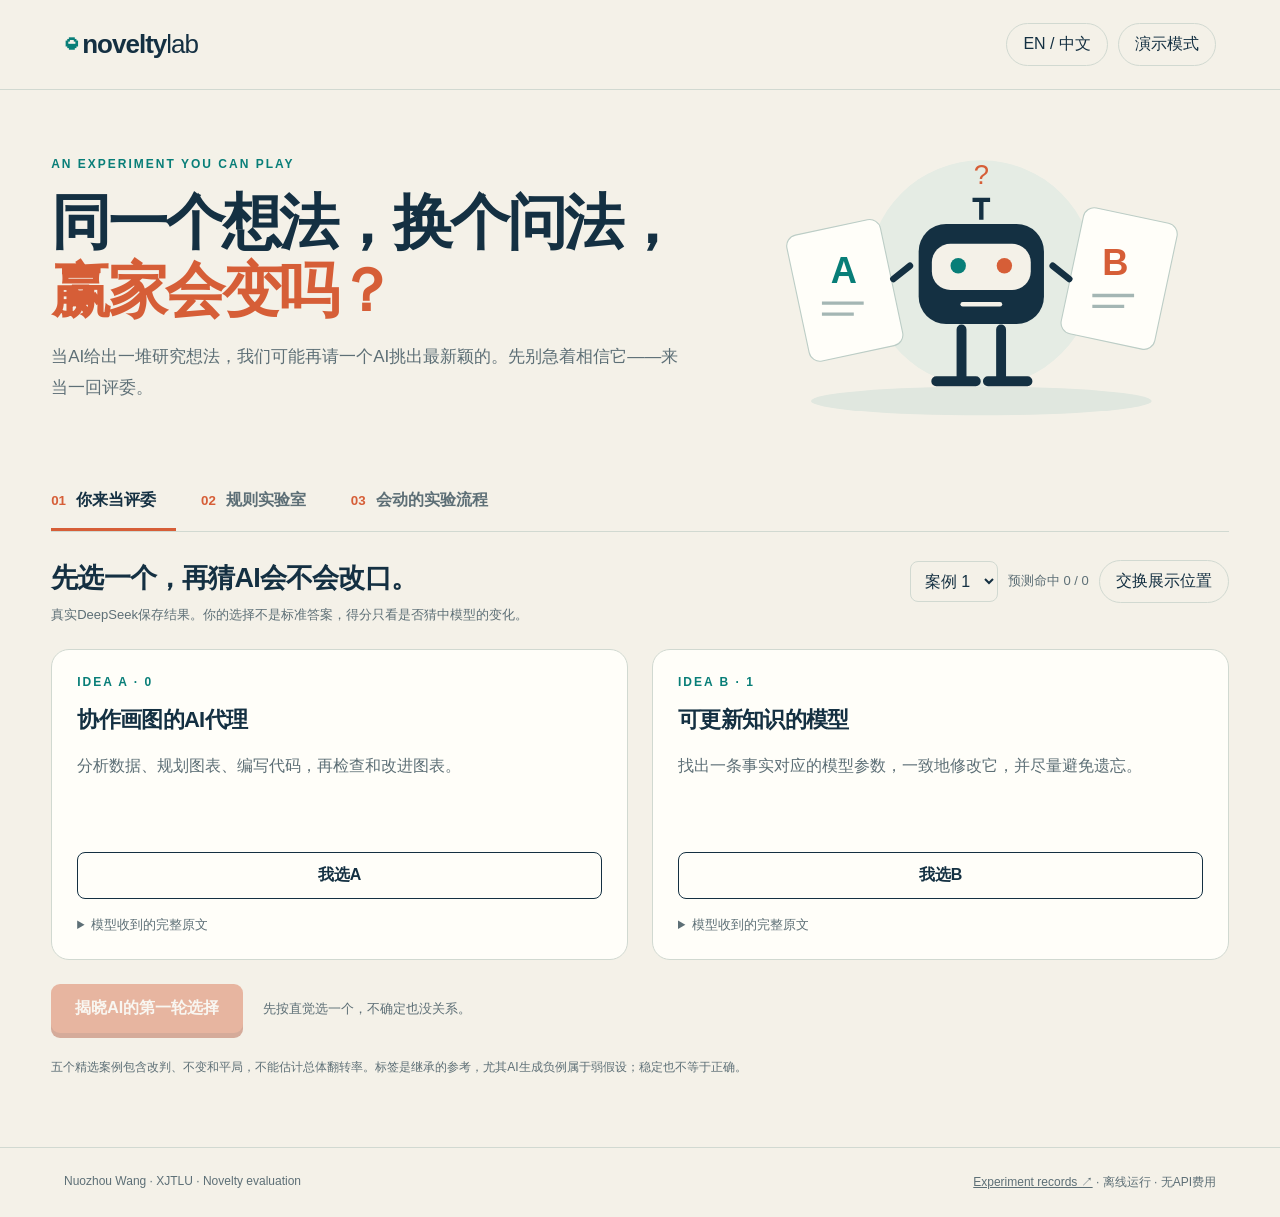
==== commit 055a4597: "Archive DeepSeek experiments with item-level audit and protocol limitations" ====
--- a/docs/index.html
+++ b/docs/index.html
@@ -1,6 +1,6 @@
 <!doctype html><html lang="zh-CN"><head><meta charset="utf-8"><meta name="viewport" content="width=device-width,initial-scale=1"><meta name="description" content="Play the novelty judge, replay real DeepSeek votes, and explore the evaluation pipeline."><title>Novelty Lab · 新颖性评委实验室</title><style>:root{--bg:#f4f1e8;--ink:#143042;--teal:#087e78;--orange:#d65e37;--muted:#5d6f76;--line:#d1d9d1;--white:#fffef9}*{box-sizing:border-box}body{margin:0;background:var(--bg);color:var(--ink);font-family:Inter,"Segoe UI","Microsoft YaHei",sans-serif}button,select{font:inherit;color:inherit}button{cursor:pointer}button:disabled{opacity:.4;cursor:default}button:focus-visible,summary:focus-visible,select:focus-visible{outline:3px solid var(--orange);outline-offset:4px}header{padding:23px 5vw;display:flex;align-items:center;justify-content:space-between;border-bottom:1px solid var(--line)}.brand{font-size:26px;font-weight:800;letter-spacing:-1px}.brand span{font-weight:400}.brand b{color:var(--teal)}.actions{display:flex;gap:10px;flex-wrap:wrap}.quiet{background:transparent;border:1px solid var(--line);border-radius:24px;padding:10px 16px}main{max-width:1280px;margin:auto;padding:0 4vw 50px}.hero{display:grid;grid-template-columns:1.3fr 1fr;gap:40px;align-items:center;padding:45px 0 30px}.eyebrow{font-size:12px;letter-spacing:2px;font-weight:700;color:var(--teal)}h1{font-size:clamp(36px,4.7vw,64px);letter-spacing:-.05em;line-height:1.12;margin:18px 0}h1 em{font-style:normal;color:var(--orange)}.lead{font-size:17px;line-height:1.8;color:var(--muted);max-width:660px}.hero svg{width:100%;height:auto}.float{animation:float 6s ease-in-out infinite}@keyframes float{50%{transform:translateY(-8px)}}nav{display:flex;flex-wrap:wrap;border-bottom:1px solid var(--line);margin-bottom:28px}nav button{border:0;border-bottom:3px solid transparent;background:none;padding:17px 20px 17px 0;margin-right:25px;color:var(--muted);font-weight:650}nav button.active{border-color:var(--orange);color:var(--ink)}nav small{color:var(--orange);margin-right:10px}.head{display:flex;justify-content:space-between;gap:20px;align-items:flex-start;margin-bottom:23px}h2{font-size:27px;letter-spacing:-.03em;line-height:1.35;margin:0 0 8px}.sub,.note{font-size:13px;line-height:1.7;color:var(--muted);margin:0}.note{font-size:12px;margin:20px 0}.controls{display:flex;gap:10px;align-items:center;flex-wrap:wrap}select{padding:10px;background:transparent;border:1px solid var(--line);border-radius:8px;max-width:200px}.counter{color:var(--muted);font-size:13px}.pair{display:grid;grid-template-columns:1fr 1fr;gap:24px}.idea{border:1px solid var(--line);background:var(--white);border-radius:18px;padding:25px;transition:border-color .2s}.idea.selected{border:2px solid var(--teal);padding:24px}.letter{font-size:12px;letter-spacing:2px;font-weight:750;color:var(--teal)}h3{font-size:22px;line-height:1.4;letter-spacing:-.03em;margin:16px 0 10px}.brief{color:var(--muted);line-height:1.7;font-size:16px;min-height:80px;margin-bottom:20px}.choose{border:1px solid var(--ink);background:none;border-radius:8px;padding:12px;width:100%;font-weight:600}.selected .choose{background:var(--ink);color:var(--white)}details{color:var(--muted);font-size:13px;margin-top:17px}summary{cursor:pointer}.full{font-size:14px;line-height:1.7}.game-action{display:flex;gap:20px;align-items:center;flex-wrap:wrap;margin:24px 0}.primary{border:0;border-radius:9px;background:var(--orange);color:white;font-weight:700;padding:14px 24px;box-shadow:0 5px 0 #a94527}.primary:active{transform:translateY(2px);box-shadow:0 3px 0 #a94527}.hint{font-size:13px;color:var(--muted)}.result{padding:25px 28px;background:#e5ede6;border-radius:17px;margin-bottom:20px}.row{display:flex;gap:20px;align-items:center;justify-content:space-between;flex-wrap:wrap}.question{font-size:14px;color:var(--muted);line-height:1.7;margin-bottom:14px}.verdict{font-size:26px;letter-spacing:-.03em;font-weight:750}.votes{display:flex;gap:7px;flex-wrap:wrap}.vote{width:34px;height:38px;border-radius:7px;display:grid;place-items:center;color:white;background:var(--ink);animation:pop .35s both;animation-delay:calc(var(--i)*65ms)}.vote.b{background:var(--orange)}@keyframes pop{from{opacity:0;transform:translateY(8px)}to{opacity:1;transform:none}}.predict{border-top:1px solid #c3d2c8;margin-top:22px;padding-top:15px}.guess{border:1px solid var(--ink);border-radius:8px;padding:10px 15px;background:transparent;margin:0 8px 8px 0}.feedback{font-size:20px;font-weight:700;line-height:1.5;margin-top:20px}.explain{font-size:14px;line-height:1.8;color:var(--muted);margin:14px 0}.barrow{display:flex;gap:15px;align-items:center;font-size:14px;margin-top:13px}.track{height:13px;border-radius:10px;background:#c9d6cd;flex:1;overflow:hidden}.fill{height:100%;background:var(--teal);transition:width .5s}.lab-grid{display:grid;grid-template-columns:300px 1fr;gap:30px}.settings{display:grid;gap:10px;align-content:start}.rule{text-align:left;padding:18px;border:1px solid var(--line);border-radius:12px;background:none}.rule.active{border-color:var(--teal);background:#e5ede6}.rule strong{display:block;margin-bottom:7px;font-size:17px}.rule span{font-size:13px;line-height:1.5;color:var(--muted)}.lab-box{background:var(--white);border:1px solid var(--line);border-radius:18px;padding:28px}.big{font-size:58px;letter-spacing:-.05em;font-weight:750;color:var(--teal);margin:20px 0 5px}.chart{display:flex;gap:25px;align-items:flex-end;height:160px;border-bottom:1px solid var(--line);margin:50px 0 40px;padding:0 10px}.col{flex:1;background:var(--teal);border-radius:7px 7px 0 0;position:relative;transition:height .6s}.col:nth-child(2){background:var(--orange)}.col:nth-child(3){background:var(--ink)}.col strong{position:absolute;top:-28px;width:100%;text-align:center;font-size:14px}.col small{position:absolute;bottom:-25px;width:100%;text-align:center;color:var(--muted);font-size:12px}.modes{display:flex;gap:8px;flex-wrap:wrap;margin-bottom:20px}.modes button{background:none;border:1px solid var(--line);border-radius:25px;padding:10px 17px}.modes .active{background:var(--ink);color:white;border-color:var(--ink)}.flowbox{padding:18px;background:var(--white);border:1px solid var(--line);border-radius:18px}.flowbox svg{display:block;width:100%;height:auto}.flow-controls{margin:20px 0;display:flex;gap:10px;align-items:center;flex-wrap:wrap}.detail{font-size:17px;line-height:1.8;color:var(--muted);min-height:65px}.present .hero{display:none}.present header{padding:15px 5vw}.present main{padding-top:15px}footer{padding:26px 5vw;border-top:1px solid var(--line);font-size:12px;color:var(--muted);display:flex;justify-content:space-between;gap:20px;flex-wrap:wrap}footer a{color:inherit}[hidden]{display:none!important}@media(max-width:760px){header{padding:18px 5vw}.brand{font-size:22px}.actions button{font-size:12px;padding:8px 12px}.hero{grid-template-columns:1fr;padding-top:28px}.hero svg{display:none}h1{font-size:42px}.head{flex-direction:column}.pair,.lab-grid{grid-template-columns:1fr}.brief{min-height:0}.settings{grid-template-columns:1fr 1fr}.rule{padding:12px}.flowbox{padding:4px}.flowbox svg{min-height:200px}nav button{font-size:13px;margin-right:10px}.vote{width:29px;height:33px}.result{padding:20px}.big{font-size:45px}}@media(prefers-reduced-motion:reduce){*,*::before,*::after{animation:none!important;transition:none!important}}
 </style></head><body><header><div class="brand"><b>◒</b> novelty<span>lab</span></div><div class="actions"><button class="quiet" id="lang">EN / 中文</button><button class="quiet" id="present" data-zh="演示模式" data-en="Presentation mode">演示模式</button></div></header><main><section class="hero"><div><div class="eyebrow">AN EXPERIMENT YOU CAN PLAY</div><h1><span data-zh="同一个想法，换个问法，" data-en="Same ideas. New question.">同一个想法，换个问法，</span><em data-zh="赢家会变吗？" data-en="A different winner?">赢家会变吗？</em></h1><p class="lead" data-zh="当AI给出一堆研究想法，我们可能再请一个AI挑出最新颖的。先别急着相信它——来当一回评委。" data-en="An AI generates research ideas. Another chooses the most novel. Before trusting that reviewer, try being the judge yourself."></p></div><svg viewBox="0 0 450 280" aria-hidden="true"><ellipse cx="225" cy="242" rx="155" ry="13" fill="#e0e7df"/><circle cx="225" cy="126" r="103" fill="#e5ece4"/><g class="float"><rect x="57" y="83" width="87" height="117" rx="10" fill="#fffef9" stroke="#bccdc6" transform="rotate(-12 100 140)"/><text x="88" y="135" font-size="33" fill="#087e78" font-family="Arial" font-weight="bold">A</text><path d="M80 153h38m-38 10h29" stroke="#a4b6b4" stroke-width="3"/><rect x="307" y="72" width="87" height="117" rx="10" fill="#fffef9" stroke="#bccdc6" transform="rotate(12 350 130)"/><text x="335" y="127" font-size="33" fill="#d65e37" font-family="Arial" font-weight="bold">B</text><path d="M326 146h38m-38 10h29" stroke="#a4b6b4" stroke-width="3"/></g><path d="M225 77v-18m-8 0h16" stroke="#143042" stroke-width="4"/><rect x="168" y="81" width="114" height="91" rx="25" fill="#143042"/><rect x="180" y="99" width="90" height="42" rx="17" fill="#f4f1e8"/><circle cx="204" cy="119" r="7" fill="#087e78"/><circle cx="246" cy="119" r="7" fill="#d65e37"/><path d="M208 154h34" stroke="#f4f1e8" stroke-width="4" stroke-linecap="round"/><path d="M207 177v44m36-44v44m-59 3h36m11 0h36" stroke="#143042" stroke-width="9" stroke-linecap="round"/><path d="M160 119l-15 12m145-12 15 12" stroke="#143042" stroke-width="6" stroke-linecap="round"/><text x="225" y="45" font-family="Arial" font-size="25" fill="#d65e37" text-anchor="middle">?</text></svg></section><nav aria-label="Sections"><button class="active" data-tab="game" aria-selected="true"><small>01</small><span data-zh="你来当评委" data-en="Be the judge"></span></button><button data-tab="lab" aria-selected="false"><small>02</small><span data-zh="规则实验室" data-en="Rule laboratory"></span></button><button data-tab="flow" aria-selected="false"><small>03</small><span data-zh="会动的实验流程" data-en="The research flow"></span></button></nav>
-<section id="game"><div class="head"><div><h2 data-zh="先选一个，再猜AI会不会改口。" data-en="Choose an idea. Will the AI change its mind?"></h2><p class="sub" data-zh="真实DeepSeek保存结果。你的选择不是标准答案，得分只看是否猜中模型的变化。" data-en="Real saved DeepSeek outputs. Your preference has no right answer; points reward predicting the judge’s behavior."></p></div><div class="controls"><select id="case" aria-label="Case"></select><span id="score" class="counter"></span><button class="quiet" id="swap" data-zh="交换位置" data-en="Swap positions"></button></div></div><div class="pair" id="pair"><article class="idea" id="idea-a"><div class="letter">IDEA A · 0</div><h3 id="title-a"></h3><p class="brief" id="brief-a"></p><button class="choose" id="choose-a" data-zh="我选A" data-en="I choose A"></button><details><summary data-zh="模型收到的完整原文" data-en="Full original input"></summary><p class="full" id="full-a"></p></details></article><article class="idea" id="idea-b"><div class="letter">IDEA B · 1</div><h3 id="title-b"></h3><p class="brief" id="brief-b"></p><button class="choose" id="choose-b" data-zh="我选B" data-en="I choose B"></button><details><summary data-zh="模型收到的完整原文" data-en="Full original input"></summary><p class="full" id="full-b"></p></details></article></div><div class="game-action"><button class="primary" id="reveal" disabled data-zh="揭晓AI的第一轮选择" data-en="Reveal the first decision"></button><span class="hint" id="hint"></span></div><div class="result" id="result" hidden aria-live="polite"><div class="question" id="q3"></div><div class="row"><div class="verdict" id="v3"></div><div class="votes" id="votes3"></div></div><div class="predict" id="predict"><p data-zh="换成直接问“哪条新颖”，AI会怎样？" data-en="If we now ask directly which idea is novel, what happens?"></p><button class="guess" data-guess="same" data-zh="同一个赢家" data-en="Same winner"></button><button class="guess" data-guess="flip" data-zh="换一个赢家" data-en="Different winner"></button><button class="guess" data-guess="tie" data-zh="至少一轮平局" data-en="A tie in either round"></button></div><div id="second" hidden><div class="question" id="q4" style="margin-top:25px"></div><div class="row"><div class="verdict" id="v4"></div><div class="votes" id="votes4"></div></div><div id="bars"></div><div class="feedback" id="feedback"></div><p class="explain" id="explain"></p><div class="controls"><button class="quiet" id="next" data-zh="下一个真实案例 →" data-en="Next real case →"></button><button class="quiet" id="reset" data-zh="重玩本案例" data-en="Replay this case"></button></div></div></div><p class="note" data-zh="五个精选案例包含改判、不变和平局，不能估计总体翻转率。标签是继承的参考，尤其AI生成负例属于弱假设；稳定也不等于正确。" data-en="Five selected cases include stable, changed and tied decisions, not a population flip-rate estimate. Inherited labels are imperfect, especially for generated negatives. Stability does not imply correctness."></p></section>
+<section id="game"><div class="head"><div><h2 data-zh="先选一个，再猜AI会不会改口。" data-en="Choose an idea. Will the AI change its mind?"></h2><p class="sub" data-zh="真实DeepSeek保存结果。你的选择不是标准答案，得分只看是否猜中模型的变化。" data-en="Real saved DeepSeek outputs. Your preference has no right answer; points reward predicting the judge’s behavior."></p></div><div class="controls"><select id="case" aria-label="Case"></select><span id="score" class="counter"></span><button class="quiet" id="swap" data-zh="交换展示位置" data-en="Swap cards"></button></div></div><div class="pair" id="pair"><article class="idea" id="idea-a"><div class="letter">IDEA A · 0</div><h3 id="title-a"></h3><p class="brief" id="brief-a"></p><button class="choose" id="choose-a" data-zh="我选A" data-en="I choose A"></button><details><summary data-zh="模型收到的完整原文" data-en="Full original input"></summary><p class="full" id="full-a"></p></details></article><article class="idea" id="idea-b"><div class="letter">IDEA B · 1</div><h3 id="title-b"></h3><p class="brief" id="brief-b"></p><button class="choose" id="choose-b" data-zh="我选B" data-en="I choose B"></button><details><summary data-zh="模型收到的完整原文" data-en="Full original input"></summary><p class="full" id="full-b"></p></details></article></div><div class="game-action"><button class="primary" id="reveal" disabled data-zh="揭晓AI的第一轮选择" data-en="Reveal the first decision"></button><span class="hint" id="hint"></span></div><div class="result" id="result" hidden aria-live="polite"><div class="question" id="q3"></div><div class="row"><div class="verdict" id="v3"></div><div class="votes" id="votes3"></div></div><div class="predict" id="predict"><p data-zh="换成直接问“哪条新颖”，AI会怎样？" data-en="If we now ask directly which idea is novel, what happens?"></p><button class="guess" data-guess="same" data-zh="同一个赢家" data-en="Same winner"></button><button class="guess" data-guess="flip" data-zh="换一个赢家" data-en="Different winner"></button><button class="guess" data-guess="tie" data-zh="至少一轮平局" data-en="A tie in either round"></button></div><div id="second" hidden><div class="question" id="q4" style="margin-top:25px"></div><div class="row"><div class="verdict" id="v4"></div><div class="votes" id="votes4"></div></div><div id="bars"></div><div class="feedback" id="feedback"></div><p class="explain" id="explain"></p><div class="controls"><button class="quiet" id="next" data-zh="下一个真实案例 →" data-en="Next real case →"></button><button class="quiet" id="reset" data-zh="重玩本案例" data-en="Replay this case"></button></div></div></div><p class="note" data-zh="五个精选案例包含改判、不变和平局，不能估计总体翻转率。标签是继承的参考，尤其AI生成负例属于弱假设；稳定也不等于正确。" data-en="Five selected cases include stable, changed and tied decisions, not a population flip-rate estimate. Inherited labels are imperfect, especially for generated negatives. Stability does not imply correctness."></p></section>
 <section id="lab" hidden><div class="head"><div><h2 data-zh="只改一条规则，看看结果怎么变。" data-en="Change one rule. Inspect the result."></h2><p class="sub" data-zh="已经完成的真实实验数据，没有调用新模型。" data-en="Completed experiment data, without new model calls."></p></div></div><div class="lab-grid"><div class="settings"><button class="rule active" data-rule="prompt"><strong data-zh="换提问方式" data-en="Change the question"></strong><span data-zh="相同154对想法，不同提示词。" data-en="Same154 pairs, different instructions."></span></button><button class="rule" data-rule="votes"><strong data-zh="重复投票" data-en="Repeat the vote"></strong><span data-zh="每种顺序1票或3票。" data-en="One or three votes per order."></span></button><button class="rule" data-rule="format"><strong data-zh="换成研究计划" data-en="Use a research plan"></strong><span data-zh="摘要，或目标＋机制。" data-en="Abstract versus goal + mechanism."></span></button><button class="rule" data-rule="source"><strong data-zh="换想法生成器" data-en="Change the idea generator"></strong><span data-zh="DeepSeek评委不变。" data-en="DeepSeek remains the judge."></span></button></div><div class="lab-box"><div class="eyebrow" data-zh="已完成实验 · 真实数据" data-en="COMPLETED EXPERIMENT · REAL DATA"></div><div class="big" id="number"></div><div class="sub" id="number-label"></div><div class="chart" id="chart"></div><h3 id="takeaway"></h3><p class="explain" id="lab-explain"></p></div></div><p class="note" data-zh="纵轴：成对判决与基准的一致率，平局计0。P3预测评审判断，P4直接判断新颖性，框架与目标也有区别。" data-en="Pairwise agreement with benchmark labels; ties score zero. P3 predicts reviewers’ judgments, while P4 assesses novelty directly, so framing and target differ."></p></section>
 <section id="flow" hidden><div class="head"><div><h2 data-zh="把研究过程连起来。" data-en="See how the research fits together."></h2><p class="sub" data-zh="点击节点，或者逐步播放。可下载SVG用于PPT。" data-en="Select a node or step through. Download SVG diagrams for slides."></p></div></div><div class="modes"><button class="active" data-flow="study" data-zh="原文受控实验" data-en="Controlled study"></button><button data-flow="application" data-zh="AI科研中用在哪里" data-en="Use in AI research"></button><button data-flow="future" data-zh="我的后续研究设想" data-en="My proposed study"></button></div><div class="flowbox" id="flowbox"></div><div class="flow-controls"><button class="primary" id="flow-next" data-zh="下一步" data-en="Next step"></button><button class="quiet" id="play" data-zh="自动播放" data-en="Auto play"></button><button class="quiet" id="flow-reset" data-zh="回到起点" data-en="Start again"></button><button class="quiet" id="download" data-zh="下载流程图SVG" data-en="Download SVG"></button><span id="step-count" class="counter"></span></div><p class="detail" id="detail" aria-live="polite"></p></section></main><footer><span>Nuozhou Wang · XJTLU · Novelty evaluation</span><span><a href="https://github.com/Viego051115/novelty-eval-replication" target="_blank" rel="noopener">Experiment records ↗</a> · <span data-zh="离线运行 · 无API费用" data-en="Runs offline · No API charges"></span></span></footer><script>const DATA={
   "cases": [
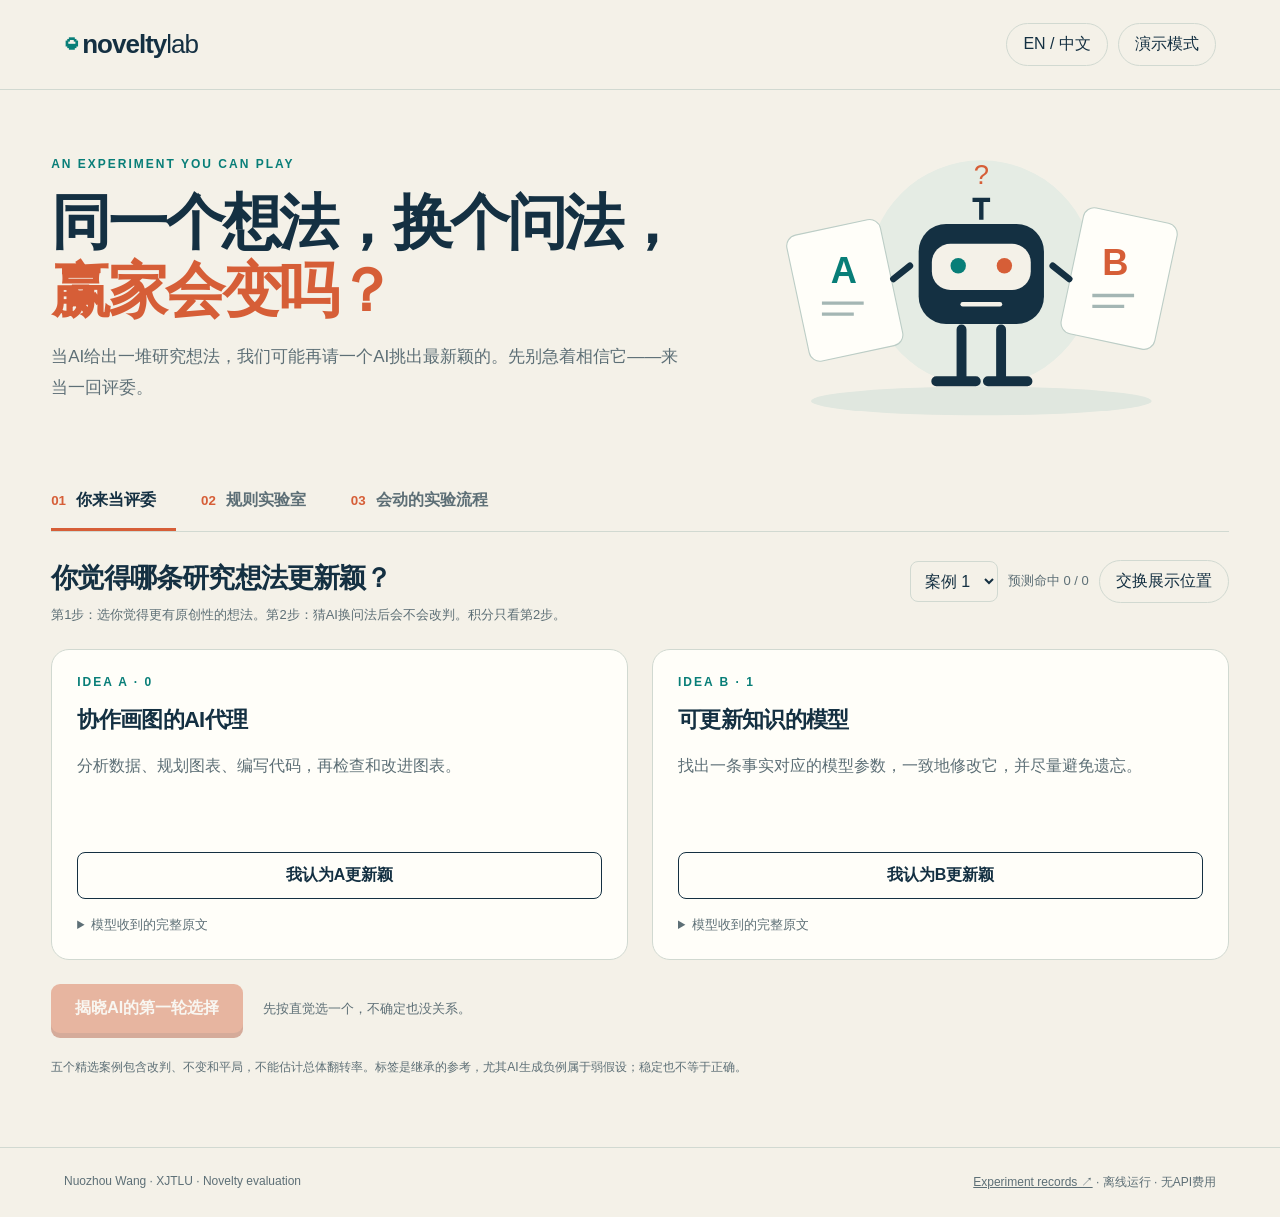
==== commit d3b03790: "Archive DeepSeek experiments with item-level audit and protocol limitations" ====
--- a/docs/index.html
+++ b/docs/index.html
@@ -1,6 +1,6 @@
 <!doctype html><html lang="zh-CN"><head><meta charset="utf-8"><meta name="viewport" content="width=device-width,initial-scale=1"><meta name="description" content="Play the novelty judge, replay real DeepSeek votes, and explore the evaluation pipeline."><title>Novelty Lab · 新颖性评委实验室</title><style>:root{--bg:#f4f1e8;--ink:#143042;--teal:#087e78;--orange:#d65e37;--muted:#5d6f76;--line:#d1d9d1;--white:#fffef9}*{box-sizing:border-box}body{margin:0;background:var(--bg);color:var(--ink);font-family:Inter,"Segoe UI","Microsoft YaHei",sans-serif}button,select{font:inherit;color:inherit}button{cursor:pointer}button:disabled{opacity:.4;cursor:default}button:focus-visible,summary:focus-visible,select:focus-visible{outline:3px solid var(--orange);outline-offset:4px}header{padding:23px 5vw;display:flex;align-items:center;justify-content:space-between;border-bottom:1px solid var(--line)}.brand{font-size:26px;font-weight:800;letter-spacing:-1px}.brand span{font-weight:400}.brand b{color:var(--teal)}.actions{display:flex;gap:10px;flex-wrap:wrap}.quiet{background:transparent;border:1px solid var(--line);border-radius:24px;padding:10px 16px}main{max-width:1280px;margin:auto;padding:0 4vw 50px}.hero{display:grid;grid-template-columns:1.3fr 1fr;gap:40px;align-items:center;padding:45px 0 30px}.eyebrow{font-size:12px;letter-spacing:2px;font-weight:700;color:var(--teal)}h1{font-size:clamp(36px,4.7vw,64px);letter-spacing:-.05em;line-height:1.12;margin:18px 0}h1 em{font-style:normal;color:var(--orange)}.lead{font-size:17px;line-height:1.8;color:var(--muted);max-width:660px}.hero svg{width:100%;height:auto}.float{animation:float 6s ease-in-out infinite}@keyframes float{50%{transform:translateY(-8px)}}nav{display:flex;flex-wrap:wrap;border-bottom:1px solid var(--line);margin-bottom:28px}nav button{border:0;border-bottom:3px solid transparent;background:none;padding:17px 20px 17px 0;margin-right:25px;color:var(--muted);font-weight:650}nav button.active{border-color:var(--orange);color:var(--ink)}nav small{color:var(--orange);margin-right:10px}.head{display:flex;justify-content:space-between;gap:20px;align-items:flex-start;margin-bottom:23px}h2{font-size:27px;letter-spacing:-.03em;line-height:1.35;margin:0 0 8px}.sub,.note{font-size:13px;line-height:1.7;color:var(--muted);margin:0}.note{font-size:12px;margin:20px 0}.controls{display:flex;gap:10px;align-items:center;flex-wrap:wrap}select{padding:10px;background:transparent;border:1px solid var(--line);border-radius:8px;max-width:200px}.counter{color:var(--muted);font-size:13px}.pair{display:grid;grid-template-columns:1fr 1fr;gap:24px}.idea{border:1px solid var(--line);background:var(--white);border-radius:18px;padding:25px;transition:border-color .2s}.idea.selected{border:2px solid var(--teal);padding:24px}.letter{font-size:12px;letter-spacing:2px;font-weight:750;color:var(--teal)}h3{font-size:22px;line-height:1.4;letter-spacing:-.03em;margin:16px 0 10px}.brief{color:var(--muted);line-height:1.7;font-size:16px;min-height:80px;margin-bottom:20px}.choose{border:1px solid var(--ink);background:none;border-radius:8px;padding:12px;width:100%;font-weight:600}.selected .choose{background:var(--ink);color:var(--white)}details{color:var(--muted);font-size:13px;margin-top:17px}summary{cursor:pointer}.full{font-size:14px;line-height:1.7}.game-action{display:flex;gap:20px;align-items:center;flex-wrap:wrap;margin:24px 0}.primary{border:0;border-radius:9px;background:var(--orange);color:white;font-weight:700;padding:14px 24px;box-shadow:0 5px 0 #a94527}.primary:active{transform:translateY(2px);box-shadow:0 3px 0 #a94527}.hint{font-size:13px;color:var(--muted)}.result{padding:25px 28px;background:#e5ede6;border-radius:17px;margin-bottom:20px}.row{display:flex;gap:20px;align-items:center;justify-content:space-between;flex-wrap:wrap}.question{font-size:14px;color:var(--muted);line-height:1.7;margin-bottom:14px}.verdict{font-size:26px;letter-spacing:-.03em;font-weight:750}.votes{display:flex;gap:7px;flex-wrap:wrap}.vote{width:34px;height:38px;border-radius:7px;display:grid;place-items:center;color:white;background:var(--ink);animation:pop .35s both;animation-delay:calc(var(--i)*65ms)}.vote.b{background:var(--orange)}@keyframes pop{from{opacity:0;transform:translateY(8px)}to{opacity:1;transform:none}}.predict{border-top:1px solid #c3d2c8;margin-top:22px;padding-top:15px}.guess{border:1px solid var(--ink);border-radius:8px;padding:10px 15px;background:transparent;margin:0 8px 8px 0}.feedback{font-size:20px;font-weight:700;line-height:1.5;margin-top:20px}.explain{font-size:14px;line-height:1.8;color:var(--muted);margin:14px 0}.barrow{display:flex;gap:15px;align-items:center;font-size:14px;margin-top:13px}.track{height:13px;border-radius:10px;background:#c9d6cd;flex:1;overflow:hidden}.fill{height:100%;background:var(--teal);transition:width .5s}.lab-grid{display:grid;grid-template-columns:300px 1fr;gap:30px}.settings{display:grid;gap:10px;align-content:start}.rule{text-align:left;padding:18px;border:1px solid var(--line);border-radius:12px;background:none}.rule.active{border-color:var(--teal);background:#e5ede6}.rule strong{display:block;margin-bottom:7px;font-size:17px}.rule span{font-size:13px;line-height:1.5;color:var(--muted)}.lab-box{background:var(--white);border:1px solid var(--line);border-radius:18px;padding:28px}.big{font-size:58px;letter-spacing:-.05em;font-weight:750;color:var(--teal);margin:20px 0 5px}.chart{display:flex;gap:25px;align-items:flex-end;height:160px;border-bottom:1px solid var(--line);margin:50px 0 40px;padding:0 10px}.col{flex:1;background:var(--teal);border-radius:7px 7px 0 0;position:relative;transition:height .6s}.col:nth-child(2){background:var(--orange)}.col:nth-child(3){background:var(--ink)}.col strong{position:absolute;top:-28px;width:100%;text-align:center;font-size:14px}.col small{position:absolute;bottom:-25px;width:100%;text-align:center;color:var(--muted);font-size:12px}.modes{display:flex;gap:8px;flex-wrap:wrap;margin-bottom:20px}.modes button{background:none;border:1px solid var(--line);border-radius:25px;padding:10px 17px}.modes .active{background:var(--ink);color:white;border-color:var(--ink)}.flowbox{padding:18px;background:var(--white);border:1px solid var(--line);border-radius:18px}.flowbox svg{display:block;width:100%;height:auto}.flow-controls{margin:20px 0;display:flex;gap:10px;align-items:center;flex-wrap:wrap}.detail{font-size:17px;line-height:1.8;color:var(--muted);min-height:65px}.present .hero{display:none}.present header{padding:15px 5vw}.present main{padding-top:15px}footer{padding:26px 5vw;border-top:1px solid var(--line);font-size:12px;color:var(--muted);display:flex;justify-content:space-between;gap:20px;flex-wrap:wrap}footer a{color:inherit}[hidden]{display:none!important}@media(max-width:760px){header{padding:18px 5vw}.brand{font-size:22px}.actions button{font-size:12px;padding:8px 12px}.hero{grid-template-columns:1fr;padding-top:28px}.hero svg{display:none}h1{font-size:42px}.head{flex-direction:column}.pair,.lab-grid{grid-template-columns:1fr}.brief{min-height:0}.settings{grid-template-columns:1fr 1fr}.rule{padding:12px}.flowbox{padding:4px}.flowbox svg{min-height:200px}nav button{font-size:13px;margin-right:10px}.vote{width:29px;height:33px}.result{padding:20px}.big{font-size:45px}}@media(prefers-reduced-motion:reduce){*,*::before,*::after{animation:none!important;transition:none!important}}
 </style></head><body><header><div class="brand"><b>◒</b> novelty<span>lab</span></div><div class="actions"><button class="quiet" id="lang">EN / 中文</button><button class="quiet" id="present" data-zh="演示模式" data-en="Presentation mode">演示模式</button></div></header><main><section class="hero"><div><div class="eyebrow">AN EXPERIMENT YOU CAN PLAY</div><h1><span data-zh="同一个想法，换个问法，" data-en="Same ideas. New question.">同一个想法，换个问法，</span><em data-zh="赢家会变吗？" data-en="A different winner?">赢家会变吗？</em></h1><p class="lead" data-zh="当AI给出一堆研究想法，我们可能再请一个AI挑出最新颖的。先别急着相信它——来当一回评委。" data-en="An AI generates research ideas. Another chooses the most novel. Before trusting that reviewer, try being the judge yourself."></p></div><svg viewBox="0 0 450 280" aria-hidden="true"><ellipse cx="225" cy="242" rx="155" ry="13" fill="#e0e7df"/><circle cx="225" cy="126" r="103" fill="#e5ece4"/><g class="float"><rect x="57" y="83" width="87" height="117" rx="10" fill="#fffef9" stroke="#bccdc6" transform="rotate(-12 100 140)"/><text x="88" y="135" font-size="33" fill="#087e78" font-family="Arial" font-weight="bold">A</text><path d="M80 153h38m-38 10h29" stroke="#a4b6b4" stroke-width="3"/><rect x="307" y="72" width="87" height="117" rx="10" fill="#fffef9" stroke="#bccdc6" transform="rotate(12 350 130)"/><text x="335" y="127" font-size="33" fill="#d65e37" font-family="Arial" font-weight="bold">B</text><path d="M326 146h38m-38 10h29" stroke="#a4b6b4" stroke-width="3"/></g><path d="M225 77v-18m-8 0h16" stroke="#143042" stroke-width="4"/><rect x="168" y="81" width="114" height="91" rx="25" fill="#143042"/><rect x="180" y="99" width="90" height="42" rx="17" fill="#f4f1e8"/><circle cx="204" cy="119" r="7" fill="#087e78"/><circle cx="246" cy="119" r="7" fill="#d65e37"/><path d="M208 154h34" stroke="#f4f1e8" stroke-width="4" stroke-linecap="round"/><path d="M207 177v44m36-44v44m-59 3h36m11 0h36" stroke="#143042" stroke-width="9" stroke-linecap="round"/><path d="M160 119l-15 12m145-12 15 12" stroke="#143042" stroke-width="6" stroke-linecap="round"/><text x="225" y="45" font-family="Arial" font-size="25" fill="#d65e37" text-anchor="middle">?</text></svg></section><nav aria-label="Sections"><button class="active" data-tab="game" aria-selected="true"><small>01</small><span data-zh="你来当评委" data-en="Be the judge"></span></button><button data-tab="lab" aria-selected="false"><small>02</small><span data-zh="规则实验室" data-en="Rule laboratory"></span></button><button data-tab="flow" aria-selected="false"><small>03</small><span data-zh="会动的实验流程" data-en="The research flow"></span></button></nav>
-<section id="game"><div class="head"><div><h2 data-zh="先选一个，再猜AI会不会改口。" data-en="Choose an idea. Will the AI change its mind?"></h2><p class="sub" data-zh="真实DeepSeek保存结果。你的选择不是标准答案，得分只看是否猜中模型的变化。" data-en="Real saved DeepSeek outputs. Your preference has no right answer; points reward predicting the judge’s behavior."></p></div><div class="controls"><select id="case" aria-label="Case"></select><span id="score" class="counter"></span><button class="quiet" id="swap" data-zh="交换展示位置" data-en="Swap cards"></button></div></div><div class="pair" id="pair"><article class="idea" id="idea-a"><div class="letter">IDEA A · 0</div><h3 id="title-a"></h3><p class="brief" id="brief-a"></p><button class="choose" id="choose-a" data-zh="我选A" data-en="I choose A"></button><details><summary data-zh="模型收到的完整原文" data-en="Full original input"></summary><p class="full" id="full-a"></p></details></article><article class="idea" id="idea-b"><div class="letter">IDEA B · 1</div><h3 id="title-b"></h3><p class="brief" id="brief-b"></p><button class="choose" id="choose-b" data-zh="我选B" data-en="I choose B"></button><details><summary data-zh="模型收到的完整原文" data-en="Full original input"></summary><p class="full" id="full-b"></p></details></article></div><div class="game-action"><button class="primary" id="reveal" disabled data-zh="揭晓AI的第一轮选择" data-en="Reveal the first decision"></button><span class="hint" id="hint"></span></div><div class="result" id="result" hidden aria-live="polite"><div class="question" id="q3"></div><div class="row"><div class="verdict" id="v3"></div><div class="votes" id="votes3"></div></div><div class="predict" id="predict"><p data-zh="换成直接问“哪条新颖”，AI会怎样？" data-en="If we now ask directly which idea is novel, what happens?"></p><button class="guess" data-guess="same" data-zh="同一个赢家" data-en="Same winner"></button><button class="guess" data-guess="flip" data-zh="换一个赢家" data-en="Different winner"></button><button class="guess" data-guess="tie" data-zh="至少一轮平局" data-en="A tie in either round"></button></div><div id="second" hidden><div class="question" id="q4" style="margin-top:25px"></div><div class="row"><div class="verdict" id="v4"></div><div class="votes" id="votes4"></div></div><div id="bars"></div><div class="feedback" id="feedback"></div><p class="explain" id="explain"></p><div class="controls"><button class="quiet" id="next" data-zh="下一个真实案例 →" data-en="Next real case →"></button><button class="quiet" id="reset" data-zh="重玩本案例" data-en="Replay this case"></button></div></div></div><p class="note" data-zh="五个精选案例包含改判、不变和平局，不能估计总体翻转率。标签是继承的参考，尤其AI生成负例属于弱假设；稳定也不等于正确。" data-en="Five selected cases include stable, changed and tied decisions, not a population flip-rate estimate. Inherited labels are imperfect, especially for generated negatives. Stability does not imply correctness."></p></section>
+<section id="game"><div class="head"><div><h2 data-zh="你觉得哪条研究想法更新颖？" data-en="Which research idea do you think is more novel?"></h2><p class="sub" data-zh="第1步：选你觉得更有原创性的想法。第2步：猜AI换问法后会不会改判。积分只看第2步。" data-en="Step1: choose the idea you find more original. Step2: predict what the AI does after rewording. Only step2 is scored."></p></div><div class="controls"><select id="case" aria-label="Case"></select><span id="score" class="counter"></span><button class="quiet" id="swap" data-zh="交换展示位置" data-en="Swap cards"></button></div></div><div class="pair" id="pair"><article class="idea" id="idea-a"><div class="letter">IDEA A · 0</div><h3 id="title-a"></h3><p class="brief" id="brief-a"></p><button class="choose" id="choose-a" data-zh="我认为A更新颖" data-en="I think A is more novel"></button><details><summary data-zh="模型收到的完整原文" data-en="Full original input"></summary><p class="full" id="full-a"></p></details></article><article class="idea" id="idea-b"><div class="letter">IDEA B · 1</div><h3 id="title-b"></h3><p class="brief" id="brief-b"></p><button class="choose" id="choose-b" data-zh="我认为B更新颖" data-en="I think B is more novel"></button><details><summary data-zh="模型收到的完整原文" data-en="Full original input"></summary><p class="full" id="full-b"></p></details></article></div><div class="game-action"><button class="primary" id="reveal" disabled data-zh="揭晓AI的第一轮选择" data-en="Reveal the first decision"></button><span class="hint" id="hint"></span></div><div class="result" id="result" hidden aria-live="polite"><div class="question" id="q3"></div><div class="row"><div class="verdict" id="v3"></div><div class="votes" id="votes3"></div></div><div class="predict" id="predict"><p data-zh="换成直接问“哪条新颖”，AI会怎样？" data-en="If we now ask directly which idea is novel, what happens?"></p><button class="guess" data-guess="same" data-zh="同一个赢家" data-en="Same winner"></button><button class="guess" data-guess="flip" data-zh="换一个赢家" data-en="Different winner"></button><button class="guess" data-guess="tie" data-zh="至少一轮平局" data-en="A tie in either round"></button></div><div id="second" hidden><div class="question" id="q4" style="margin-top:25px"></div><div class="row"><div class="verdict" id="v4"></div><div class="votes" id="votes4"></div></div><div id="bars"></div><div class="feedback" id="feedback"></div><p class="explain" id="explain"></p><div class="controls"><button class="quiet" id="next" data-zh="下一个真实案例 →" data-en="Next real case →"></button><button class="quiet" id="reset" data-zh="重玩本案例" data-en="Replay this case"></button></div></div></div><p class="note" data-zh="五个精选案例包含改判、不变和平局，不能估计总体翻转率。标签是继承的参考，尤其AI生成负例属于弱假设；稳定也不等于正确。" data-en="Five selected cases include stable, changed and tied decisions, not a population flip-rate estimate. Inherited labels are imperfect, especially for generated negatives. Stability does not imply correctness."></p></section>
 <section id="lab" hidden><div class="head"><div><h2 data-zh="只改一条规则，看看结果怎么变。" data-en="Change one rule. Inspect the result."></h2><p class="sub" data-zh="已经完成的真实实验数据，没有调用新模型。" data-en="Completed experiment data, without new model calls."></p></div></div><div class="lab-grid"><div class="settings"><button class="rule active" data-rule="prompt"><strong data-zh="换提问方式" data-en="Change the question"></strong><span data-zh="相同154对想法，不同提示词。" data-en="Same154 pairs, different instructions."></span></button><button class="rule" data-rule="votes"><strong data-zh="重复投票" data-en="Repeat the vote"></strong><span data-zh="每种顺序1票或3票。" data-en="One or three votes per order."></span></button><button class="rule" data-rule="format"><strong data-zh="换成研究计划" data-en="Use a research plan"></strong><span data-zh="摘要，或目标＋机制。" data-en="Abstract versus goal + mechanism."></span></button><button class="rule" data-rule="source"><strong data-zh="换想法生成器" data-en="Change the idea generator"></strong><span data-zh="DeepSeek评委不变。" data-en="DeepSeek remains the judge."></span></button></div><div class="lab-box"><div class="eyebrow" data-zh="已完成实验 · 真实数据" data-en="COMPLETED EXPERIMENT · REAL DATA"></div><div class="big" id="number"></div><div class="sub" id="number-label"></div><div class="chart" id="chart"></div><h3 id="takeaway"></h3><p class="explain" id="lab-explain"></p></div></div><p class="note" data-zh="纵轴：成对判决与基准的一致率，平局计0。P3预测评审判断，P4直接判断新颖性，框架与目标也有区别。" data-en="Pairwise agreement with benchmark labels; ties score zero. P3 predicts reviewers’ judgments, while P4 assesses novelty directly, so framing and target differ."></p></section>
 <section id="flow" hidden><div class="head"><div><h2 data-zh="把研究过程连起来。" data-en="See how the research fits together."></h2><p class="sub" data-zh="点击节点，或者逐步播放。可下载SVG用于PPT。" data-en="Select a node or step through. Download SVG diagrams for slides."></p></div></div><div class="modes"><button class="active" data-flow="study" data-zh="原文受控实验" data-en="Controlled study"></button><button data-flow="application" data-zh="AI科研中用在哪里" data-en="Use in AI research"></button><button data-flow="future" data-zh="我的后续研究设想" data-en="My proposed study"></button></div><div class="flowbox" id="flowbox"></div><div class="flow-controls"><button class="primary" id="flow-next" data-zh="下一步" data-en="Next step"></button><button class="quiet" id="play" data-zh="自动播放" data-en="Auto play"></button><button class="quiet" id="flow-reset" data-zh="回到起点" data-en="Start again"></button><button class="quiet" id="download" data-zh="下载流程图SVG" data-en="Download SVG"></button><span id="step-count" class="counter"></span></div><p class="detail" id="detail" aria-live="polite"></p></section></main><footer><span>Nuozhou Wang · XJTLU · Novelty evaluation</span><span><a href="https://github.com/Viego051115/novelty-eval-replication" target="_blank" rel="noopener">Experiment records ↗</a> · <span data-zh="离线运行 · 无API费用" data-en="Runs offline · No API charges"></span></span></footer><script>const DATA={
   "cases": [
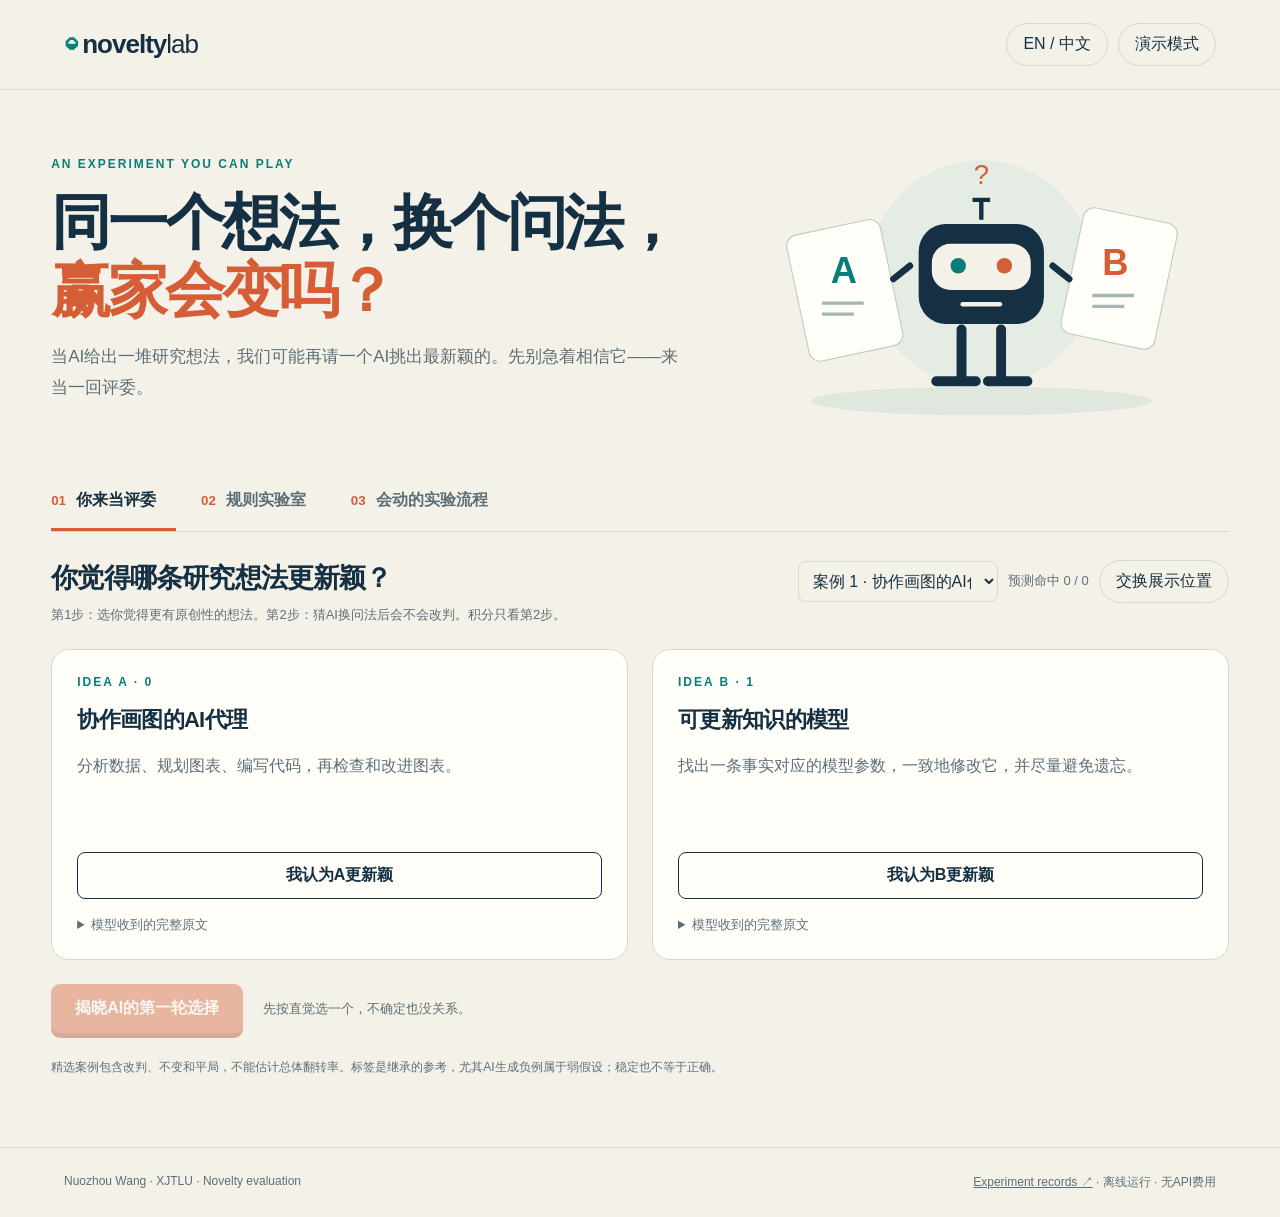
==== commit f5737f7f: "Archive DeepSeek experiments with item-level audit and protocol limitations" ====
--- a/docs/index.html
+++ b/docs/index.html
@@ -1,271 +1,13 @@
 <!doctype html><html lang="zh-CN"><head><meta charset="utf-8"><meta name="viewport" content="width=device-width,initial-scale=1"><meta name="description" content="Play the novelty judge, replay real DeepSeek votes, and explore the evaluation pipeline."><title>Novelty Lab · 新颖性评委实验室</title><style>:root{--bg:#f4f1e8;--ink:#143042;--teal:#087e78;--orange:#d65e37;--muted:#5d6f76;--line:#d1d9d1;--white:#fffef9}*{box-sizing:border-box}body{margin:0;background:var(--bg);color:var(--ink);font-family:Inter,"Segoe UI","Microsoft YaHei",sans-serif}button,select{font:inherit;color:inherit}button{cursor:pointer}button:disabled{opacity:.4;cursor:default}button:focus-visible,summary:focus-visible,select:focus-visible{outline:3px solid var(--orange);outline-offset:4px}header{padding:23px 5vw;display:flex;align-items:center;justify-content:space-between;border-bottom:1px solid var(--line)}.brand{font-size:26px;font-weight:800;letter-spacing:-1px}.brand span{font-weight:400}.brand b{color:var(--teal)}.actions{display:flex;gap:10px;flex-wrap:wrap}.quiet{background:transparent;border:1px solid var(--line);border-radius:24px;padding:10px 16px}main{max-width:1280px;margin:auto;padding:0 4vw 50px}.hero{display:grid;grid-template-columns:1.3fr 1fr;gap:40px;align-items:center;padding:45px 0 30px}.eyebrow{font-size:12px;letter-spacing:2px;font-weight:700;color:var(--teal)}h1{font-size:clamp(36px,4.7vw,64px);letter-spacing:-.05em;line-height:1.12;margin:18px 0}h1 em{font-style:normal;color:var(--orange)}.lead{font-size:17px;line-height:1.8;color:var(--muted);max-width:660px}.hero svg{width:100%;height:auto}.float{animation:float 6s ease-in-out infinite}@keyframes float{50%{transform:translateY(-8px)}}nav{display:flex;flex-wrap:wrap;border-bottom:1px solid var(--line);margin-bottom:28px}nav button{border:0;border-bottom:3px solid transparent;background:none;padding:17px 20px 17px 0;margin-right:25px;color:var(--muted);font-weight:650}nav button.active{border-color:var(--orange);color:var(--ink)}nav small{color:var(--orange);margin-right:10px}.head{display:flex;justify-content:space-between;gap:20px;align-items:flex-start;margin-bottom:23px}h2{font-size:27px;letter-spacing:-.03em;line-height:1.35;margin:0 0 8px}.sub,.note{font-size:13px;line-height:1.7;color:var(--muted);margin:0}.note{font-size:12px;margin:20px 0}.controls{display:flex;gap:10px;align-items:center;flex-wrap:wrap}select{padding:10px;background:transparent;border:1px solid var(--line);border-radius:8px;max-width:200px}.counter{color:var(--muted);font-size:13px}.pair{display:grid;grid-template-columns:1fr 1fr;gap:24px}.idea{border:1px solid var(--line);background:var(--white);border-radius:18px;padding:25px;transition:border-color .2s}.idea.selected{border:2px solid var(--teal);padding:24px}.letter{font-size:12px;letter-spacing:2px;font-weight:750;color:var(--teal)}h3{font-size:22px;line-height:1.4;letter-spacing:-.03em;margin:16px 0 10px}.brief{color:var(--muted);line-height:1.7;font-size:16px;min-height:80px;margin-bottom:20px}.choose{border:1px solid var(--ink);background:none;border-radius:8px;padding:12px;width:100%;font-weight:600}.selected .choose{background:var(--ink);color:var(--white)}details{color:var(--muted);font-size:13px;margin-top:17px}summary{cursor:pointer}.full{font-size:14px;line-height:1.7}.game-action{display:flex;gap:20px;align-items:center;flex-wrap:wrap;margin:24px 0}.primary{border:0;border-radius:9px;background:var(--orange);color:white;font-weight:700;padding:14px 24px;box-shadow:0 5px 0 #a94527}.primary:active{transform:translateY(2px);box-shadow:0 3px 0 #a94527}.hint{font-size:13px;color:var(--muted)}.result{padding:25px 28px;background:#e5ede6;border-radius:17px;margin-bottom:20px}.row{display:flex;gap:20px;align-items:center;justify-content:space-between;flex-wrap:wrap}.question{font-size:14px;color:var(--muted);line-height:1.7;margin-bottom:14px}.verdict{font-size:26px;letter-spacing:-.03em;font-weight:750}.votes{display:flex;gap:7px;flex-wrap:wrap}.vote{width:34px;height:38px;border-radius:7px;display:grid;place-items:center;color:white;background:var(--ink);animation:pop .35s both;animation-delay:calc(var(--i)*65ms)}.vote.b{background:var(--orange)}@keyframes pop{from{opacity:0;transform:translateY(8px)}to{opacity:1;transform:none}}.predict{border-top:1px solid #c3d2c8;margin-top:22px;padding-top:15px}.guess{border:1px solid var(--ink);border-radius:8px;padding:10px 15px;background:transparent;margin:0 8px 8px 0}.feedback{font-size:20px;font-weight:700;line-height:1.5;margin-top:20px}.explain{font-size:14px;line-height:1.8;color:var(--muted);margin:14px 0}.barrow{display:flex;gap:15px;align-items:center;font-size:14px;margin-top:13px}.track{height:13px;border-radius:10px;background:#c9d6cd;flex:1;overflow:hidden}.fill{height:100%;background:var(--teal);transition:width .5s}.lab-grid{display:grid;grid-template-columns:300px 1fr;gap:30px}.settings{display:grid;gap:10px;align-content:start}.rule{text-align:left;padding:18px;border:1px solid var(--line);border-radius:12px;background:none}.rule.active{border-color:var(--teal);background:#e5ede6}.rule strong{display:block;margin-bottom:7px;font-size:17px}.rule span{font-size:13px;line-height:1.5;color:var(--muted)}.lab-box{background:var(--white);border:1px solid var(--line);border-radius:18px;padding:28px}.big{font-size:58px;letter-spacing:-.05em;font-weight:750;color:var(--teal);margin:20px 0 5px}.chart{display:flex;gap:25px;align-items:flex-end;height:160px;border-bottom:1px solid var(--line);margin:50px 0 40px;padding:0 10px}.col{flex:1;background:var(--teal);border-radius:7px 7px 0 0;position:relative;transition:height .6s}.col:nth-child(2){background:var(--orange)}.col:nth-child(3){background:var(--ink)}.col strong{position:absolute;top:-28px;width:100%;text-align:center;font-size:14px}.col small{position:absolute;bottom:-25px;width:100%;text-align:center;color:var(--muted);font-size:12px}.modes{display:flex;gap:8px;flex-wrap:wrap;margin-bottom:20px}.modes button{background:none;border:1px solid var(--line);border-radius:25px;padding:10px 17px}.modes .active{background:var(--ink);color:white;border-color:var(--ink)}.flowbox{padding:18px;background:var(--white);border:1px solid var(--line);border-radius:18px}.flowbox svg{display:block;width:100%;height:auto}.flow-controls{margin:20px 0;display:flex;gap:10px;align-items:center;flex-wrap:wrap}.detail{font-size:17px;line-height:1.8;color:var(--muted);min-height:65px}.present .hero{display:none}.present header{padding:15px 5vw}.present main{padding-top:15px}footer{padding:26px 5vw;border-top:1px solid var(--line);font-size:12px;color:var(--muted);display:flex;justify-content:space-between;gap:20px;flex-wrap:wrap}footer a{color:inherit}[hidden]{display:none!important}@media(max-width:760px){header{padding:18px 5vw}.brand{font-size:22px}.actions button{font-size:12px;padding:8px 12px}.hero{grid-template-columns:1fr;padding-top:28px}.hero svg{display:none}h1{font-size:42px}.head{flex-direction:column}.pair,.lab-grid{grid-template-columns:1fr}.brief{min-height:0}.settings{grid-template-columns:1fr 1fr}.rule{padding:12px}.flowbox{padding:4px}.flowbox svg{min-height:200px}nav button{font-size:13px;margin-right:10px}.vote{width:29px;height:33px}.result{padding:20px}.big{font-size:45px}}@media(prefers-reduced-motion:reduce){*,*::before,*::after{animation:none!important;transition:none!important}}
 </style></head><body><header><div class="brand"><b>◒</b> novelty<span>lab</span></div><div class="actions"><button class="quiet" id="lang">EN / 中文</button><button class="quiet" id="present" data-zh="演示模式" data-en="Presentation mode">演示模式</button></div></header><main><section class="hero"><div><div class="eyebrow">AN EXPERIMENT YOU CAN PLAY</div><h1><span data-zh="同一个想法，换个问法，" data-en="Same ideas. New question.">同一个想法，换个问法，</span><em data-zh="赢家会变吗？" data-en="A different winner?">赢家会变吗？</em></h1><p class="lead" data-zh="当AI给出一堆研究想法，我们可能再请一个AI挑出最新颖的。先别急着相信它——来当一回评委。" data-en="An AI generates research ideas. Another chooses the most novel. Before trusting that reviewer, try being the judge yourself."></p></div><svg viewBox="0 0 450 280" aria-hidden="true"><ellipse cx="225" cy="242" rx="155" ry="13" fill="#e0e7df"/><circle cx="225" cy="126" r="103" fill="#e5ece4"/><g class="float"><rect x="57" y="83" width="87" height="117" rx="10" fill="#fffef9" stroke="#bccdc6" transform="rotate(-12 100 140)"/><text x="88" y="135" font-size="33" fill="#087e78" font-family="Arial" font-weight="bold">A</text><path d="M80 153h38m-38 10h29" stroke="#a4b6b4" stroke-width="3"/><rect x="307" y="72" width="87" height="117" rx="10" fill="#fffef9" stroke="#bccdc6" transform="rotate(12 350 130)"/><text x="335" y="127" font-size="33" fill="#d65e37" font-family="Arial" font-weight="bold">B</text><path d="M326 146h38m-38 10h29" stroke="#a4b6b4" stroke-width="3"/></g><path d="M225 77v-18m-8 0h16" stroke="#143042" stroke-width="4"/><rect x="168" y="81" width="114" height="91" rx="25" fill="#143042"/><rect x="180" y="99" width="90" height="42" rx="17" fill="#f4f1e8"/><circle cx="204" cy="119" r="7" fill="#087e78"/><circle cx="246" cy="119" r="7" fill="#d65e37"/><path d="M208 154h34" stroke="#f4f1e8" stroke-width="4" stroke-linecap="round"/><path d="M207 177v44m36-44v44m-59 3h36m11 0h36" stroke="#143042" stroke-width="9" stroke-linecap="round"/><path d="M160 119l-15 12m145-12 15 12" stroke="#143042" stroke-width="6" stroke-linecap="round"/><text x="225" y="45" font-family="Arial" font-size="25" fill="#d65e37" text-anchor="middle">?</text></svg></section><nav aria-label="Sections"><button class="active" data-tab="game" aria-selected="true"><small>01</small><span data-zh="你来当评委" data-en="Be the judge"></span></button><button data-tab="lab" aria-selected="false"><small>02</small><span data-zh="规则实验室" data-en="Rule laboratory"></span></button><button data-tab="flow" aria-selected="false"><small>03</small><span data-zh="会动的实验流程" data-en="The research flow"></span></button></nav>
-<section id="game"><div class="head"><div><h2 data-zh="你觉得哪条研究想法更新颖？" data-en="Which research idea do you think is more novel?"></h2><p class="sub" data-zh="第1步：选你觉得更有原创性的想法。第2步：猜AI换问法后会不会改判。积分只看第2步。" data-en="Step1: choose the idea you find more original. Step2: predict what the AI does after rewording. Only step2 is scored."></p></div><div class="controls"><select id="case" aria-label="Case"></select><span id="score" class="counter"></span><button class="quiet" id="swap" data-zh="交换展示位置" data-en="Swap cards"></button></div></div><div class="pair" id="pair"><article class="idea" id="idea-a"><div class="letter">IDEA A · 0</div><h3 id="title-a"></h3><p class="brief" id="brief-a"></p><button class="choose" id="choose-a" data-zh="我认为A更新颖" data-en="I think A is more novel"></button><details><summary data-zh="模型收到的完整原文" data-en="Full original input"></summary><p class="full" id="full-a"></p></details></article><article class="idea" id="idea-b"><div class="letter">IDEA B · 1</div><h3 id="title-b"></h3><p class="brief" id="brief-b"></p><button class="choose" id="choose-b" data-zh="我认为B更新颖" data-en="I think B is more novel"></button><details><summary data-zh="模型收到的完整原文" data-en="Full original input"></summary><p class="full" id="full-b"></p></details></article></div><div class="game-action"><button class="primary" id="reveal" disabled data-zh="揭晓AI的第一轮选择" data-en="Reveal the first decision"></button><span class="hint" id="hint"></span></div><div class="result" id="result" hidden aria-live="polite"><div class="question" id="q3"></div><div class="row"><div class="verdict" id="v3"></div><div class="votes" id="votes3"></div></div><div class="predict" id="predict"><p data-zh="换成直接问“哪条新颖”，AI会怎样？" data-en="If we now ask directly which idea is novel, what happens?"></p><button class="guess" data-guess="same" data-zh="同一个赢家" data-en="Same winner"></button><button class="guess" data-guess="flip" data-zh="换一个赢家" data-en="Different winner"></button><button class="guess" data-guess="tie" data-zh="至少一轮平局" data-en="A tie in either round"></button></div><div id="second" hidden><div class="question" id="q4" style="margin-top:25px"></div><div class="row"><div class="verdict" id="v4"></div><div class="votes" id="votes4"></div></div><div id="bars"></div><div class="feedback" id="feedback"></div><p class="explain" id="explain"></p><div class="controls"><button class="quiet" id="next" data-zh="下一个真实案例 →" data-en="Next real case →"></button><button class="quiet" id="reset" data-zh="重玩本案例" data-en="Replay this case"></button></div></div></div><p class="note" data-zh="五个精选案例包含改判、不变和平局，不能估计总体翻转率。标签是继承的参考，尤其AI生成负例属于弱假设；稳定也不等于正确。" data-en="Five selected cases include stable, changed and tied decisions, not a population flip-rate estimate. Inherited labels are imperfect, especially for generated negatives. Stability does not imply correctness."></p></section>
+<section id="game"><div class="head"><div><h2 data-zh="你觉得哪条研究想法更新颖？" data-en="Which research idea do you think is more novel?"></h2><p class="sub" data-zh="第1步：选你觉得更有原创性的想法。第2步：猜AI换问法后会不会改判。积分只看第2步。" data-en="Step1: choose the idea you find more original. Step2: predict what the AI does after rewording. Only step2 is scored."></p></div><div class="controls"><select id="case" aria-label="Case"></select><span id="score" class="counter"></span><button class="quiet" id="swap" data-zh="交换展示位置" data-en="Swap cards"></button></div></div><div class="pair" id="pair"><article class="idea" id="idea-a"><div class="letter">IDEA A · 0</div><h3 id="title-a"></h3><p class="brief" id="brief-a"></p><button class="choose" id="choose-a" data-zh="我认为A更新颖" data-en="I think A is more novel"></button><details><summary data-zh="模型收到的完整原文" data-en="Full original input"></summary><p class="full" id="full-a"></p></details></article><article class="idea" id="idea-b"><div class="letter">IDEA B · 1</div><h3 id="title-b"></h3><p class="brief" id="brief-b"></p><button class="choose" id="choose-b" data-zh="我认为B更新颖" data-en="I think B is more novel"></button><details><summary data-zh="模型收到的完整原文" data-en="Full original input"></summary><p class="full" id="full-b"></p></details></article></div><div class="game-action"><button class="primary" id="reveal" disabled data-zh="揭晓AI的第一轮选择" data-en="Reveal the first decision"></button><span class="hint" id="hint"></span></div><div class="result" id="result" hidden aria-live="polite"><div class="question" id="q3"></div><div class="row"><div class="verdict" id="v3"></div><div class="votes" id="votes3"></div></div><div class="predict" id="predict"><p data-zh="换成直接问“哪条新颖”，AI会怎样？" data-en="If we now ask directly which idea is novel, what happens?"></p><button class="guess" data-guess="same" data-zh="同一个赢家" data-en="Same winner"></button><button class="guess" data-guess="flip" data-zh="换一个赢家" data-en="Different winner"></button><button class="guess" data-guess="tie" data-zh="至少一轮平局" data-en="A tie in either round"></button></div><div id="second" hidden><div class="question" id="q4" style="margin-top:25px"></div><div class="row"><div class="verdict" id="v4"></div><div class="votes" id="votes4"></div></div><div id="bars"></div><div class="feedback" id="feedback"></div><p class="explain" id="explain"></p><div class="controls"><button class="quiet" id="next" data-zh="下一个真实案例 →" data-en="Next real case →"></button><button class="quiet" id="reset" data-zh="重玩本案例" data-en="Replay this case"></button></div></div></div><p class="note" data-zh="精选案例包含改判、不变和平局，不能估计总体翻转率。标签是继承的参考，尤其AI生成负例属于弱假设；稳定也不等于正确。" data-en="Selected cases include stable, changed and tied decisions, not a population flip-rate estimate. Inherited labels are imperfect, especially for generated negatives. Stability does not imply correctness."></p></section>
 <section id="lab" hidden><div class="head"><div><h2 data-zh="只改一条规则，看看结果怎么变。" data-en="Change one rule. Inspect the result."></h2><p class="sub" data-zh="已经完成的真实实验数据，没有调用新模型。" data-en="Completed experiment data, without new model calls."></p></div></div><div class="lab-grid"><div class="settings"><button class="rule active" data-rule="prompt"><strong data-zh="换提问方式" data-en="Change the question"></strong><span data-zh="相同154对想法，不同提示词。" data-en="Same154 pairs, different instructions."></span></button><button class="rule" data-rule="votes"><strong data-zh="重复投票" data-en="Repeat the vote"></strong><span data-zh="每种顺序1票或3票。" data-en="One or three votes per order."></span></button><button class="rule" data-rule="format"><strong data-zh="换成研究计划" data-en="Use a research plan"></strong><span data-zh="摘要，或目标＋机制。" data-en="Abstract versus goal + mechanism."></span></button><button class="rule" data-rule="source"><strong data-zh="换想法生成器" data-en="Change the idea generator"></strong><span data-zh="DeepSeek评委不变。" data-en="DeepSeek remains the judge."></span></button></div><div class="lab-box"><div class="eyebrow" data-zh="已完成实验 · 真实数据" data-en="COMPLETED EXPERIMENT · REAL DATA"></div><div class="big" id="number"></div><div class="sub" id="number-label"></div><div class="chart" id="chart"></div><h3 id="takeaway"></h3><p class="explain" id="lab-explain"></p></div></div><p class="note" data-zh="纵轴：成对判决与基准的一致率，平局计0。P3预测评审判断，P4直接判断新颖性，框架与目标也有区别。" data-en="Pairwise agreement with benchmark labels; ties score zero. P3 predicts reviewers’ judgments, while P4 assesses novelty directly, so framing and target differ."></p></section>
-<section id="flow" hidden><div class="head"><div><h2 data-zh="把研究过程连起来。" data-en="See how the research fits together."></h2><p class="sub" data-zh="点击节点，或者逐步播放。可下载SVG用于PPT。" data-en="Select a node or step through. Download SVG diagrams for slides."></p></div></div><div class="modes"><button class="active" data-flow="study" data-zh="原文受控实验" data-en="Controlled study"></button><button data-flow="application" data-zh="AI科研中用在哪里" data-en="Use in AI research"></button><button data-flow="future" data-zh="我的后续研究设想" data-en="My proposed study"></button></div><div class="flowbox" id="flowbox"></div><div class="flow-controls"><button class="primary" id="flow-next" data-zh="下一步" data-en="Next step"></button><button class="quiet" id="play" data-zh="自动播放" data-en="Auto play"></button><button class="quiet" id="flow-reset" data-zh="回到起点" data-en="Start again"></button><button class="quiet" id="download" data-zh="下载流程图SVG" data-en="Download SVG"></button><span id="step-count" class="counter"></span></div><p class="detail" id="detail" aria-live="polite"></p></section></main><footer><span>Nuozhou Wang · XJTLU · Novelty evaluation</span><span><a href="https://github.com/Viego051115/novelty-eval-replication" target="_blank" rel="noopener">Experiment records ↗</a> · <span data-zh="离线运行 · 无API费用" data-en="Runs offline · No API charges"></span></span></footer><script>const DATA={
-  "cases": [
-    {
-      "row": 1,
-      "id": "1",
-      "a": {
-        "brief": [
-          "协作画图的AI代理",
-          "分析数据、规划图表、编写代码，再检查和改进图表。",
-          "Collaborative chart agents",
-          "Inspect data, plan a chart, write code and refine the visualization."
-        ],
-        "full": "Deep research has revolutionized data analysis, yet data scientists still devote substantial time to manually crafting visualizations, highlighting the need for robust automation from natural language queries. However, current systems struggle with complex datasets containing multiple files and iterative refinement. Existing approaches, including simple single- or multi-agent systems, often oversimplify the task, focusing on initial query parsing while failing to robustly manage data complexity, code errors, or final visualization quality. In this paper, we reframe this challenge as a collaborative multi-agent problem. We introduce CoDA, a multi-agent system that employs specialized LLM agents for metadata analysis, task planning, code generation, and self-reflection. We formalize this pipeline, demonstrating how metadata-focused analysis bypasses token limits and quality-driven refinement ensures robustness. This work demonstrates that the future of visualization automation lies not in isolated code generation but in integrated, collaborative agentic workflows.",
-        "title": "CoDA: Agentic Systems for Collaborative Data Visualization"
-      },
-      "b": {
-        "brief": [
-          "可更新知识的模型",
-          "找出一条事实对应的模型参数，一致地修改它，并尽量避免遗忘。",
-          "Editable model knowledge",
-          "Trace the weights behind a fact and edit knowledge consistently without forgetting."
-        ],
-        "full": "Foundation models encode vast knowledge within their parameters, yet they remain fundamentally static artifacts that cannot efficiently adapt to new information, correct outdated facts, or refine erroneous beliefs without costly retraining. We introduce Neural Knowledge Substrates, a framework that reimagines foundation model weights as dynamically editable knowledge repositories with principled update mechanisms. Our approach combines three key components: (1) a causal tracing methodology that identifies minimal parameter subsets responsible for specific factual or reasoning behaviors, (2) a consistency-preserving editing operator that performs targeted weight updates while maintaining logical coherence across related knowledge, and (3) a meta-learning protocol that enables models to learn how to assimilate new information without catastrophic forgetting. Unlike existing model editing techniques that treat updates as isolated interventions, our framework enforces compositional consistency constraints and propagates changes through knowledge dependency graphs. This enables foundation models to evolve continuously, incorporating new discoveries, correcting misinformation, and refining their world models while preserving their general capabilities—transforming them from static artifacts into living knowledge systems.",
-        "title": "LLM-foundation or frontier models, including LLMs-12"
-      },
-      "expected": 0,
-      "p3": {
-        "i": 1,
-        "pred": 0,
-        "votes": [
-          0,
-          0,
-          0,
-          1,
-          0,
-          0
-        ],
-        "expected": 0
-      },
-      "p4": {
-        "i": 1,
-        "pred": 1,
-        "votes": [
-          1,
-          1,
-          1,
-          0,
-          0,
-          0
-        ],
-        "expected": 0
-      }
-    },
-    {
-      "row": 2,
-      "id": "2",
-      "a": {
-        "brief": [
-          "为长文本节省显存",
-          "利用注意力中的频率信息判断哪些词最重要，只保留关键内容。",
-          "Memory-efficient long context",
-          "Use frequency information in attention to identify and retain important tokens."
-        ],
-        "full": "The deployment of Large Language Models (LLMs) faces a critical bottleneck when handling lengthy inputs: the prohibitive memory footprint of the Key Value (KV) cache. To address this bottleneck, the token pruning paradigm leverages attention sparsity to selectively retain a small, critical subset of tokens. However, existing approaches fall short, with static methods risking irreversible information loss and dynamic strategies employing heuristics that insufficiently capture the query-dependent nature of token importance. We propose FASA, a novel framework that achieves query-aware token eviction by dynamically predicting token importance. FASA stems from a novel insight into RoPE: the discovery of functional sparsity at the frequency-chunk (FC) level. Our key finding is that a small, identifiable subset of \"dominant\" FCs consistently exhibits high contextual agreement with the full attention head. This provides a robust and computationally free proxy for identifying salient tokens. Building on this insight, FASA first identifies a critical set of tokens using dominant FCs, and then performs focused attention computation solely on this pruned subset.",
-        "title": "FASA: FREQUENCY-AWARE SPARSE ATTENTION"
-      },
-      "b": {
-        "brief": [
-          "有选择地学习新知识",
-          "学习哪些模型部件可以更新，哪些应保持稳定，以吸收新信息。",
-          "Selective knowledge updates",
-          "Learn which model components should change and which should stay stable."
-        ],
-        "full": "Foundation models excel at leveraging pre-trained knowledge but struggle to incorporate new information after deployment without costly retraining or architectural modifications. We introduce Selective Neuroplasticity Networks (SNNs), a framework that enables large language models to dynamically assimilate streaming information while preserving their foundational capabilities. Our approach learns a meta-policy that identifies which model components—specific attention heads, feed-forward layers, or parameter subspaces—should adapt to new knowledge versus remain stable. By modeling knowledge integration as a routing problem within the transformer architecture, SNNs create dedicated pathways for new information that minimally interfere with existing representations. The meta-policy is trained via bi-level optimization to maximize both knowledge retention and integration across diverse continual learning scenarios. Unlike retrieval-augmented generation, which maintains external memory, our method internalizes new knowledge directly into model weights through selective, localized updates. This enables foundation models to evolve continuously in deployment, adapting to temporal shifts, user-specific contexts, and private data streams while maintaining their broad pre-trained capabilities across standard benchmarks.",
-        "title": "LLM-foundation or frontier models, including LLMs-14"
-      },
-      "expected": 0,
-      "p3": {
-        "i": 2,
-        "pred": 0,
-        "votes": [
-          0,
-          0,
-          0,
-          0,
-          0,
-          1
-        ],
-        "expected": 0
-      },
-      "p4": {
-        "i": 2,
-        "pred": 0,
-        "votes": [
-          0,
-          0,
-          0,
-          0,
-          0,
-          1
-        ],
-        "expected": 0
-      }
-    },
-    {
-      "row": 0,
-      "id": "0",
-      "a": {
-        "brief": [
-          "按词的重要性调整训练",
-          "结合梯度和位置先验加权训练，再让模型更接近人类偏好的回答。",
-          "Token-weighted preference training",
-          "Weight tokens using gradient attribution and a prior, then optimize toward preferred answers."
-        ],
-        "full": "Aligning Large Language Models (LLMs) with human preferences is crucial for safe and effective AI interactions. While popular methods like Direct Preference Optimization (DPO) have simplified alignment, they remain sensitive to data noise and overlook the differential importance of individual tokens. Existing token-level approaches often rely on probability prediction or simplistic weighting schemes to obtain token importance, which still cannot fully address these issues. To solve this problem, we propose the Token-Importance Guided Direct Preference Optimization (TI-DPO), a framework that achieves fine-grained semantic control through two synergistic innovations. First, we propose a novel hybrid weighting mechanism that combines gradient attribution with a Gaussian prior, ensuring both the accuracy and robustness of token importance scores. Second, we employ a triplet loss to provide structured guidance for the optimization, explicitly guiding model outputs to approach preferred responses and diverge from non-preferred ones.",
-        "title": "Token-Importance Guided Direct Preference Optimization"
-      },
-      "b": {
-        "brief": [
-          "带时间标签的知识模块",
-          "用轻量适配模块存放不同时段的知识，再动态选择和组合这些模块。",
-          "Time-indexed knowledge modules",
-          "Store new knowledge in lightweight time-indexed adapters and compose them dynamically."
-        ],
-        "full": "Foundation models exhibit remarkable capabilities but remain static after pretraining, unable to efficiently incorporate emerging knowledge without expensive retraining or catastrophic forgetting. We introduce Temporal Knowledge Anchoring (TKA), a framework that enables continual knowledge integration in large language models through geometrically-constrained adapter composition. TKA maintains a library of lightweight, temporally-indexed adapter modules, each encoding knowledge from specific time periods or domains. During inference, relevant adapters are dynamically selected and composed using a learned routing mechanism that balances new information integration with preservation of foundational capabilities. The key innovation lies in our geometric anchoring loss, which constrains adapter parameters to lie within specific regions of weight space that provably bound interference with pre-existing knowledge. This allows models to accumulate knowledge over time while maintaining backward compatibility. Unlike retrieval-augmented approaches, TKA internalizes knowledge updates directly into model parameters, enabling efficient inference without external databases. The framework supports both supervised updates from curated sources and self-supervised learning from streaming data, offering a path toward truly evolving foundation models.",
-        "title": "LLM-foundation or frontier models, including LLMs-11"
-      },
-      "expected": 0,
-      "p3": {
-        "i": 0,
-        "pred": 1,
-        "votes": [
-          1,
-          1,
-          1,
-          0,
-          0,
-          0
-        ],
-        "expected": 0
-      },
-      "p4": {
-        "i": 0,
-        "pred": 1,
-        "votes": [
-          1,
-          0,
-          1,
-          0,
-          0,
-          0
-        ],
-        "expected": 0
-      }
-    },
-    {
-      "row": 11,
-      "id": "12",
-      "a": {
-        "brief": [
-          "阻止错误在AI之间滚雪球",
-          "传递关键视觉信息并调整注意力，减少一个代理看错后影响其他代理。",
-          "Stop errors spreading across agents",
-          "Relay selected visual evidence and reallocate attention to reduce cascading hallucinations."
-        ],
-        "full": "Multi-Agent System (MAS) powered by Visual Language Models (VLMs) enables challenging tasks but suffers from a novel failure term, multi-agent visual hallucination snowballing, where hallucinations are seeded in a single agent and amplified by following ones due to the over-reliance on textual flow to relay visual information. Through turn-, layer-, and token-wise attention analyses, we provide detailed insights into the essence of hallucination snowballing regarding the reduction of visual attention allocation. It leads us to identify a subset of vision tokens with a unimodal attention peak in middle layers that best preserve visual evidence but gradually diminish in deeper agent turns, resulting in the visual hallucination snowballing in MAS. Thus, we propose ViF, a lightweight, model-agnostic mitigation paradigm that relays inter-agent messages with Visual Flow powered by the selected visual relay tokens and applies attention reallocation to amplify this pattern.",
-        "title": "Visual Multi-Agent System: Mitigating Hallucination Snowballing via Visual Flow"
-      },
-      "b": {
-        "brief": [
-          "让模型学出符号推理",
-          "加入可微分瓶颈，让模型自行形成可组合的符号单元。",
-          "Emergent symbolic reasoning",
-          "Use a differentiable bottleneck to encourage reusable symbolic reasoning primitives."
-        ],
-        "full": "We propose Neural Symbolic Emergence (NSE), a novel architecture that enables large language models to learn compositional symbolic reasoning capabilities through emergent internal representations. Rather than imposing predefined symbolic structures, NSE introduces a differentiable bottleneck layer that encourages the model to self-organize discrete, reusable symbolic primitives during standard pretraining. These learned symbols can be dynamically composed and manipulated through attention-based operations that mirror classical symbolic reasoning while remaining fully integrated within the neural framework. The architecture combines continuous representation learning with discrete bottleneck constraints, allowing symbols to emerge naturally from data patterns rather than human specification. By maintaining end-to-end differentiability, NSE preserves the scalability and flexibility of foundation models while enhancing systematic generalization on tasks requiring multi-hop reasoning, logical consistency, and compositional understanding. This approach bridges neural and symbolic paradigms without requiring explicit symbolic supervision, offering a path toward more robust and interpretable reasoning in future foundation models.",
-        "title": "LLM-foundation or frontier models, including LLMs-7"
-      },
-      "expected": 0,
-      "p3": {
-        "i": 11,
-        "pred": 0,
-        "votes": [
-          0,
-          0,
-          0,
-          1,
-          1,
-          1
-        ],
-        "expected": 0
-      },
-      "p4": {
-        "i": 11,
-        "pred": null,
-        "votes": [
-          0,
-          1,
-          0,
-          0,
-          0,
-          1
-        ],
-        "expected": 0
-      }
-    },
-    {
-      "row": 6,
-      "id": "6",
-      "a": {
-        "brief": [
-          "检查强化训练是否让AI过早冒险",
-          "比较不同训练方法，发现平均表现提高也可能伴随过早放弃探索。",
-          "When training makes agents too greedy",
-          "Study how training can improve average performance while making agents abandon exploration too early."
-        ],
-        "full": "While Large Language Models (LLMs) hold promise to become autonomous agents, they often explore suboptimally in sequential decision-making. Recent work has sought to enhance this capability via supervised fine-tuning (SFT) or reinforcement learning (RL), improving regret on the classic multi-armed bandit task. However, it remains unclear how these learning methods shape exploration strategies and how well they generalize. We investigate both paradigms by training LLMs with SFT on expert trajectories and RL with a range of tailored reward signals including a strategic, regret-shaped reward to reduce variance, and an algorithmic reward that enables oracle imitation. Behavioral analysis reveals that gains often stem from more sophisticated but greedier exploitation: RL/SFT agents are more prone to early catastrophic failure than pre-trained models, prematurely abandoning exploration. Furthermore, agents trained to imitate UCB learn to outperform their teacher by adopting more exploitative variants. Our findings clarify when each training paradigm is preferable and advocate tailored reward design and evaluation beyond average regret to promote robust exploratory behavior.",
-        "title": "When Greedy Wins: Emergent Exploitation Bias in Meta-Bandit LLM Training"
-      },
-      "b": {
-        "brief": [
-          "给模型可组合的推理部件",
-          "通过对比训练、干预和路由，让模型组合可复用的推理操作。",
-          "Composable reasoning components",
-          "Combine contrastive training, interventions and routing to learn reusable reasoning operations."
-        ],
-        "full": "Foundation models demonstrate impressive capabilities yet lack interpretable, compositional reasoning structures. We propose Modular Reasoning Primitives (MRP), a framework for training large language models to develop explicit, reusable reasoning components that can be flexibly composed across diverse cognitive tasks. Rather than learning monolithic task-specific behaviors, MRP introduces architectural constraints and specialized pre-training objectives that encourage the emergence of atomic reasoning operations—such as deductive inference, analogical mapping, and causal attribution—as discrete, steerable modules within the model's computation graph. Our approach combines contrastive learning over reasoning traces, intervention-based training that isolates individual reasoning steps, and a routing mechanism that dynamically selects and chains appropriate primitives for each query. This modular structure enables systematic generalization to novel reasoning compositions, provides interpretable intermediate states for analysis and debugging, and allows targeted improvement of specific reasoning capabilities without full model retraining. MRP represents a step toward foundation models with human-aligned cognitive architectures.",
-        "title": "LLM-foundation or frontier models, including LLMs-2"
-      },
-      "expected": 0,
-      "p3": {
-        "i": 6,
-        "pred": 0,
-        "votes": [
-          0,
-          0,
-          0,
-          0,
-          0,
-          1
-        ],
-        "expected": 0
-      },
-      "p4": {
-        "i": 6,
-        "pred": 1,
-        "votes": [
-          1,
-          1,
-          1,
-          0,
-          0,
-          0
-        ],
-        "expected": 0
-      }
-    }
-  ]
-};
+<section id="flow" hidden><div class="head"><div><h2 data-zh="把研究过程连起来。" data-en="See how the research fits together."></h2><p class="sub" data-zh="点击节点，或者逐步播放。可下载SVG用于PPT。" data-en="Select a node or step through. Download SVG diagrams for slides."></p></div></div><div class="modes"><button class="active" data-flow="study" data-zh="原文受控实验" data-en="Controlled study"></button><button data-flow="application" data-zh="AI科研中用在哪里" data-en="Use in AI research"></button><button data-flow="future" data-zh="我的后续研究设想" data-en="My proposed study"></button></div><div class="flowbox" id="flowbox"></div><div class="flow-controls"><button class="primary" id="flow-next" data-zh="下一步" data-en="Next step"></button><button class="quiet" id="play" data-zh="自动播放" data-en="Auto play"></button><button class="quiet" id="flow-reset" data-zh="回到起点" data-en="Start again"></button><button class="quiet" id="download" data-zh="下载流程图SVG" data-en="Download SVG"></button><span id="step-count" class="counter"></span></div><p class="detail" id="detail" aria-live="polite"></p></section></main><footer><span>Nuozhou Wang · XJTLU · Novelty evaluation</span><span><a href="https://github.com/Viego051115/novelty-eval-replication" target="_blank" rel="noopener">Experiment records ↗</a> · <span data-zh="离线运行 · 无API费用" data-en="Runs offline · No API charges"></span></span></footer><script>const DATA={"cases": [{"row": 1, "id": "1", "a": {"brief": ["协作画图的AI代理", "分析数据、规划图表、编写代码，再检查和改进图表。", "Collaborative chart agents", "Inspect data, plan a chart, write code and refine the visualization."], "full": "Deep research has revolutionized data analysis, yet data scientists still devote substantial time to manually crafting visualizations, highlighting the need for robust automation from natural language queries. However, current systems struggle with complex datasets containing multiple files and iterative refinement. Existing approaches, including simple single- or multi-agent systems, often oversimplify the task, focusing on initial query parsing while failing to robustly manage data complexity, code errors, or final visualization quality. In this paper, we reframe this challenge as a collaborative multi-agent problem. We introduce CoDA, a multi-agent system that employs specialized LLM agents for metadata analysis, task planning, code generation, and self-reflection. We formalize this pipeline, demonstrating how metadata-focused analysis bypasses token limits and quality-driven refinement ensures robustness. This work demonstrates that the future of visualization automation lies not in isolated code generation but in integrated, collaborative agentic workflows.", "title": "CoDA: Agentic Systems for Collaborative Data Visualization"}, "b": {"brief": ["可更新知识的模型", "找出一条事实对应的模型参数，一致地修改它，并尽量避免遗忘。", "Editable model knowledge", "Trace the weights behind a fact and edit knowledge consistently without forgetting."], "full": "Foundation models encode vast knowledge within their parameters, yet they remain fundamentally static artifacts that cannot efficiently adapt to new information, correct outdated facts, or refine erroneous beliefs without costly retraining. We introduce Neural Knowledge Substrates, a framework that reimagines foundation model weights as dynamically editable knowledge repositories with principled update mechanisms. Our approach combines three key components: (1) a causal tracing methodology that identifies minimal parameter subsets responsible for specific factual or reasoning behaviors, (2) a consistency-preserving editing operator that performs targeted weight updates while maintaining logical coherence across related knowledge, and (3) a meta-learning protocol that enables models to learn how to assimilate new information without catastrophic forgetting. Unlike existing model editing techniques that treat updates as isolated interventions, our framework enforces compositional consistency constraints and propagates changes through knowledge dependency graphs. This enables foundation models to evolve continuously, incorporating new discoveries, correcting misinformation, and refining their world models while preserving their general capabilities—transforming them from static artifacts into living knowledge systems.", "title": "LLM-foundation or frontier models, including LLMs-12"}, "expected": 0, "p3": {"i": 1, "pred": 0, "votes": [0, 0, 0, 1, 0, 0], "expected": 0}, "p4": {"i": 1, "pred": 1, "votes": [1, 1, 1, 0, 0, 0], "expected": 0}}, {"row": 2, "id": "2", "a": {"brief": ["为长文本节省显存", "利用注意力中的频率信息判断哪些词最重要，只保留关键内容。", "Memory-efficient long context", "Use frequency information in attention to identify and retain important tokens."], "full": "The deployment of Large Language Models (LLMs) faces a critical bottleneck when handling lengthy inputs: the prohibitive memory footprint of the Key Value (KV) cache. To address this bottleneck, the token pruning paradigm leverages attention sparsity to selectively retain a small, critical subset of tokens. However, existing approaches fall short, with static methods risking irreversible information loss and dynamic strategies employing heuristics that insufficiently capture the query-dependent nature of token importance. We propose FASA, a novel framework that achieves query-aware token eviction by dynamically predicting token importance. FASA stems from a novel insight into RoPE: the discovery of functional sparsity at the frequency-chunk (FC) level. Our key finding is that a small, identifiable subset of \"dominant\" FCs consistently exhibits high contextual agreement with the full attention head. This provides a robust and computationally free proxy for identifying salient tokens. Building on this insight, FASA first identifies a critical set of tokens using dominant FCs, and then performs focused attention computation solely on this pruned subset.", "title": "FASA: FREQUENCY-AWARE SPARSE ATTENTION"}, "b": {"brief": ["有选择地学习新知识", "学习哪些模型部件可以更新，哪些应保持稳定，以吸收新信息。", "Selective knowledge updates", "Learn which model components should change and which should stay stable."], "full": "Foundation models excel at leveraging pre-trained knowledge but struggle to incorporate new information after deployment without costly retraining or architectural modifications. We introduce Selective Neuroplasticity Networks (SNNs), a framework that enables large language models to dynamically assimilate streaming information while preserving their foundational capabilities. Our approach learns a meta-policy that identifies which model components—specific attention heads, feed-forward layers, or parameter subspaces—should adapt to new knowledge versus remain stable. By modeling knowledge integration as a routing problem within the transformer architecture, SNNs create dedicated pathways for new information that minimally interfere with existing representations. The meta-policy is trained via bi-level optimization to maximize both knowledge retention and integration across diverse continual learning scenarios. Unlike retrieval-augmented generation, which maintains external memory, our method internalizes new knowledge directly into model weights through selective, localized updates. This enables foundation models to evolve continuously in deployment, adapting to temporal shifts, user-specific contexts, and private data streams while maintaining their broad pre-trained capabilities across standard benchmarks.", "title": "LLM-foundation or frontier models, including LLMs-14"}, "expected": 0, "p3": {"i": 2, "pred": 0, "votes": [0, 0, 0, 0, 0, 1], "expected": 0}, "p4": {"i": 2, "pred": 0, "votes": [0, 0, 0, 0, 0, 1], "expected": 0}}, {"row": 0, "id": "0", "a": {"brief": ["按词的重要性调整训练", "结合梯度和位置先验加权训练，再让模型更接近人类偏好的回答。", "Token-weighted preference training", "Weight tokens using gradient attribution and a prior, then optimize toward preferred answers."], "full": "Aligning Large Language Models (LLMs) with human preferences is crucial for safe and effective AI interactions. While popular methods like Direct Preference Optimization (DPO) have simplified alignment, they remain sensitive to data noise and overlook the differential importance of individual tokens. Existing token-level approaches often rely on probability prediction or simplistic weighting schemes to obtain token importance, which still cannot fully address these issues. To solve this problem, we propose the Token-Importance Guided Direct Preference Optimization (TI-DPO), a framework that achieves fine-grained semantic control through two synergistic innovations. First, we propose a novel hybrid weighting mechanism that combines gradient attribution with a Gaussian prior, ensuring both the accuracy and robustness of token importance scores. Second, we employ a triplet loss to provide structured guidance for the optimization, explicitly guiding model outputs to approach preferred responses and diverge from non-preferred ones.", "title": "Token-Importance Guided Direct Preference Optimization"}, "b": {"brief": ["带时间标签的知识模块", "用轻量适配模块存放不同时段的知识，再动态选择和组合这些模块。", "Time-indexed knowledge modules", "Store new knowledge in lightweight time-indexed adapters and compose them dynamically."], "full": "Foundation models exhibit remarkable capabilities but remain static after pretraining, unable to efficiently incorporate emerging knowledge without expensive retraining or catastrophic forgetting. We introduce Temporal Knowledge Anchoring (TKA), a framework that enables continual knowledge integration in large language models through geometrically-constrained adapter composition. TKA maintains a library of lightweight, temporally-indexed adapter modules, each encoding knowledge from specific time periods or domains. During inference, relevant adapters are dynamically selected and composed using a learned routing mechanism that balances new information integration with preservation of foundational capabilities. The key innovation lies in our geometric anchoring loss, which constrains adapter parameters to lie within specific regions of weight space that provably bound interference with pre-existing knowledge. This allows models to accumulate knowledge over time while maintaining backward compatibility. Unlike retrieval-augmented approaches, TKA internalizes knowledge updates directly into model parameters, enabling efficient inference without external databases. The framework supports both supervised updates from curated sources and self-supervised learning from streaming data, offering a path toward truly evolving foundation models.", "title": "LLM-foundation or frontier models, including LLMs-11"}, "expected": 0, "p3": {"i": 0, "pred": 1, "votes": [1, 1, 1, 0, 0, 0], "expected": 0}, "p4": {"i": 0, "pred": 1, "votes": [1, 0, 1, 0, 0, 0], "expected": 0}}, {"row": 11, "id": "12", "a": {"brief": ["阻止错误在AI之间滚雪球", "传递关键视觉信息并调整注意力，减少一个代理看错后影响其他代理。", "Stop errors spreading across agents", "Relay selected visual evidence and reallocate attention to reduce cascading hallucinations."], "full": "Multi-Agent System (MAS) powered by Visual Language Models (VLMs) enables challenging tasks but suffers from a novel failure term, multi-agent visual hallucination snowballing, where hallucinations are seeded in a single agent and amplified by following ones due to the over-reliance on textual flow to relay visual information. Through turn-, layer-, and token-wise attention analyses, we provide detailed insights into the essence of hallucination snowballing regarding the reduction of visual attention allocation. It leads us to identify a subset of vision tokens with a unimodal attention peak in middle layers that best preserve visual evidence but gradually diminish in deeper agent turns, resulting in the visual hallucination snowballing in MAS. Thus, we propose ViF, a lightweight, model-agnostic mitigation paradigm that relays inter-agent messages with Visual Flow powered by the selected visual relay tokens and applies attention reallocation to amplify this pattern.", "title": "Visual Multi-Agent System: Mitigating Hallucination Snowballing via Visual Flow"}, "b": {"brief": ["让模型学出符号推理", "加入可微分瓶颈，让模型自行形成可组合的符号单元。", "Emergent symbolic reasoning", "Use a differentiable bottleneck to encourage reusable symbolic reasoning primitives."], "full": "We propose Neural Symbolic Emergence (NSE), a novel architecture that enables large language models to learn compositional symbolic reasoning capabilities through emergent internal representations. Rather than imposing predefined symbolic structures, NSE introduces a differentiable bottleneck layer that encourages the model to self-organize discrete, reusable symbolic primitives during standard pretraining. These learned symbols can be dynamically composed and manipulated through attention-based operations that mirror classical symbolic reasoning while remaining fully integrated within the neural framework. The architecture combines continuous representation learning with discrete bottleneck constraints, allowing symbols to emerge naturally from data patterns rather than human specification. By maintaining end-to-end differentiability, NSE preserves the scalability and flexibility of foundation models while enhancing systematic generalization on tasks requiring multi-hop reasoning, logical consistency, and compositional understanding. This approach bridges neural and symbolic paradigms without requiring explicit symbolic supervision, offering a path toward more robust and interpretable reasoning in future foundation models.", "title": "LLM-foundation or frontier models, including LLMs-7"}, "expected": 0, "p3": {"i": 11, "pred": 0, "votes": [0, 0, 0, 1, 1, 1], "expected": 0}, "p4": {"i": 11, "pred": null, "votes": [0, 1, 0, 0, 0, 1], "expected": 0}}, {"row": 6, "id": "6", "a": {"brief": ["检查强化训练是否让AI过早冒险", "比较不同训练方法，发现平均表现提高也可能伴随过早放弃探索。", "When training makes agents too greedy", "Study how training can improve average performance while making agents abandon exploration too early."], "full": "While Large Language Models (LLMs) hold promise to become autonomous agents, they often explore suboptimally in sequential decision-making. Recent work has sought to enhance this capability via supervised fine-tuning (SFT) or reinforcement learning (RL), improving regret on the classic multi-armed bandit task. However, it remains unclear how these learning methods shape exploration strategies and how well they generalize. We investigate both paradigms by training LLMs with SFT on expert trajectories and RL with a range of tailored reward signals including a strategic, regret-shaped reward to reduce variance, and an algorithmic reward that enables oracle imitation. Behavioral analysis reveals that gains often stem from more sophisticated but greedier exploitation: RL/SFT agents are more prone to early catastrophic failure than pre-trained models, prematurely abandoning exploration. Furthermore, agents trained to imitate UCB learn to outperform their teacher by adopting more exploitative variants. Our findings clarify when each training paradigm is preferable and advocate tailored reward design and evaluation beyond average regret to promote robust exploratory behavior.", "title": "When Greedy Wins: Emergent Exploitation Bias in Meta-Bandit LLM Training"}, "b": {"brief": ["给模型可组合的推理部件", "通过对比训练、干预和路由，让模型组合可复用的推理操作。", "Composable reasoning components", "Combine contrastive training, interventions and routing to learn reusable reasoning operations."], "full": "Foundation models demonstrate impressive capabilities yet lack interpretable, compositional reasoning structures. We propose Modular Reasoning Primitives (MRP), a framework for training large language models to develop explicit, reusable reasoning components that can be flexibly composed across diverse cognitive tasks. Rather than learning monolithic task-specific behaviors, MRP introduces architectural constraints and specialized pre-training objectives that encourage the emergence of atomic reasoning operations—such as deductive inference, analogical mapping, and causal attribution—as discrete, steerable modules within the model's computation graph. Our approach combines contrastive learning over reasoning traces, intervention-based training that isolates individual reasoning steps, and a routing mechanism that dynamically selects and chains appropriate primitives for each query. This modular structure enables systematic generalization to novel reasoning compositions, provides interpretable intermediate states for analysis and debugging, and allows targeted improvement of specific reasoning capabilities without full model retraining. MRP represents a step toward foundation models with human-aligned cognitive architectures.", "title": "LLM-foundation or frontier models, including LLMs-2"}, "expected": 0, "p3": {"i": 6, "pred": 0, "votes": [0, 0, 0, 0, 0, 1], "expected": 0}, "p4": {"i": 6, "pred": 1, "votes": [1, 1, 1, 0, 0, 0], "expected": 0}}, {"row": 4, "id": "4", "a": {"brief": ["小模型也能学推理", "筛选和重采样高质量训练数据，探索较小模型与较少数据能否形成推理能力。", "Reasoning with smaller models", "Curate and resample high-quality data to study reasoning in sub-billion-parameter models."], "full": "The paradigm shift in large language models (LLMs) from instinctive responses to chain-of-thought (CoT) reasoning has fueled two prevailing assumptions: (1) reasoning capabilities only emerge in sufficiently large models, and (2) such capabilities require training on massive datasets. While the first assumption has already been challenged by recent sub-billion-parameter reasoning models such as Qwen3-0.6B and DeepSeek distilled variants, the second remains largely unquestioned. In this work, we revisit the necessity of scaling to extremely large corpora (>10T tokens) for reasoning emergence. By carefully curating and resampling open-source datasets that we identify as beneficial under our designed metrics, we demonstrate that strong reasoning abilities can emerge with far less data. Specifically, we show that only ~2T tokens of high-quality data are sufficient, and pre-training with 4.2T tokens on the dataset resampled from these ~2T tokens, followed by an established post-training procedure, enables the development of MobileLLM-R1, a series of sub-billion-parameter reasoning models. To facilitate further research in this direction, we have made the models and code publicly available, along with the complete training recipe, data sources, and data mixing ratios.", "title": "MobileLLM-R1: Exploring the Limits of Sub-Billion Language Model Reasoners with Open Training Recipes"}, "b": {"brief": ["给模型嫁接知识", "添加可独立组合的小模块，让模型吸收新知识而不必整体重训。", "Grafting new knowledge", "Compose lightweight knowledge-update modules rather than retraining the entire model."], "full": "Foundation models require frequent updates to incorporate new knowledge, correct errors, and adapt to evolving domains, yet full-scale retraining remains computationally prohibitive. We introduce Compositional Model Grafting, a framework that enables surgical updates to foundation models through dynamically composable knowledge modules. Rather than fine-tuning monolithic parameters, our approach learns lightweight graft modules—small neural components encoding specific knowledge updates—alongside a compositional router that learns to invoke and combine grafts based on input context. The router employs a structured attention mechanism over a library of grafts, enabling systematic generalization through explicit composition of atomic knowledge units. Grafts can be added, removed, or modified independently without affecting the base model or other modules, preventing catastrophic forgetting while supporting continuous knowledge injection. This modular architecture naturally handles conflicting updates through learned routing policies and enables interpretable attribution of model outputs to specific knowledge sources, addressing key challenges in foundation model maintenance and governance.", "title": "LLM-foundation or frontier models, including LLMs-10"}, "expected": 0, "p3": {"i": 4, "pred": 1, "votes": [1, 1, 0, 0, 1, 0], "expected": 0}, "p4": {"i": 4, "pred": 1, "votes": [1, 0, 1, 0, 0, 0], "expected": 0}}, {"row": 5, "id": "5", "a": {"brief": ["一边学词一边学概念", "在预测下一个词的同时，预测连续概念，并把概念混入内部表示。", "Learning tokens and concepts", "Combine next-token prediction with continuous concepts mixed into hidden representations."], "full": "Next token prediction has been the standard training objective used in large language model pretraining. Representations are learned as a result of optimizing for token-level perplexity. We propose Continuous Concept Mixing (CoCoMix), a novel pretraining framework that combines discrete next token prediction with continuous concepts. Specifically, CoCoMix predicts \"continuous concepts\" learned from a pretrained sparse autoencoder and mixes them into the model's hidden state by interleaving with token hidden representations. We find that combining both concept learning and interleaving in an end-to-end framework is critical to performance gains. Furthermore, CoCoMix enhances interpretability and steerability by allowing direct inspection and modification of the predicted concept, offering a transparent way to guide the model's internal reasoning process.", "title": "LLM Pretraining with Continuous Concepts"}, "b": {"brief": ["给模型符号草稿纸", "让模型在推理时建立知识图谱、约束或逻辑结构，辅助可检查的推理。", "A symbolic scratchpad", "Construct symbolic structures such as graphs and constraints during reasoning."], "full": "We introduce Neurosymbolic Scaffolding, a framework that augments foundation models with the ability to dynamically construct and reason over explicit symbolic structures during inference. While large language models excel at pattern recognition and generation, they struggle with tasks requiring verifiable logical reasoning, systematic composition, and adherence to formal constraints. Our approach addresses this by introducing a lightweight learned module that enables models to externalize intermediate reasoning steps into structured symbolic representations—including knowledge graphs, constraint satisfaction problems, and logic programs—while maintaining end-to-end differentiability. The symbolic scaffold operates as a scratchpad where the model can perform explicit operations guided by learned policies, bridging the gap between neural fluency and symbolic rigor. Through parameter-efficient adaptation, we integrate this capability into pre-trained foundation models without full retraining. This neurosymbolic extension enables provable correctness guarantees, interpretable reasoning traces, and natural incorporation of domain expertise through symbolic constraints, while preserving the models' general-purpose capabilities and scaling properties. Our framework opens new possibilities for trustworthy AI systems that combine the flexibility of neural networks with the verifiability of symbolic reasoning.", "title": "LLM-foundation or frontier models, including LLMs-4"}, "expected": 0, "p3": {"i": 5, "pred": 0, "votes": [0, 0, 0, 1, 1, 1], "expected": 0}, "p4": {"i": 5, "pred": 0, "votes": [0, 0, 0, 1, 1, 1], "expected": 0}}, {"row": 7, "id": "7", "a": {"brief": ["让模型边推理边自检", "用生成与验证两条处理流，同时产出推理步骤并检查其中的问题。", "Reasoning with self-checks", "Couple generation and verification streams to check intermediate reasoning."], "full": "We introduce Reflexive Reasoning Networks, a framework that endows large language models with internalized verification capabilities for multi-step reasoning tasks. Rather than relying on external verifiers or outcome-based supervision, our approach trains models to simultaneously generate reasoning traces and evaluate their logical coherence through a dual-stream architecture. A generation stream produces step-by-step solutions while a verification stream assesses intermediate steps for logical consistency, factual accuracy, and relevance. These streams are coupled through a contrastive objective that encourages the model to distinguish valid reasoning paths from subtly flawed alternatives generated through controlled perturbations of its own outputs. Crucially, verification signals emerge from the model's internal representations rather than external labels, enabling sample-efficient learning of metacognitive skills. The framework operates through iterative refinement loops where verification assessments guide selective regeneration of problematic reasoning steps. This approach bridges the gap between current foundation models' generative capabilities and the self-corrective reasoning exhibited by human experts, opening pathways toward more reliable and interpretable AI systems.", "title": "LLM-foundation or frontier models, including LLMs-17"}, "b": {"brief": ["让AI代理按成本交易信息", "把不确定性分成可交换的信息，由协调者决定何时合作更划算。", "A market for agent information", "Coordinate agents by trading structured uncertainty under explicit cost considerations."], "full": "Vision-Language Models (VLMs) enable powerful multi-agent systems, but scaling them is economically unsustainable: coordinating heterogeneous agents under information asymmetry often spirals costs. Existing paradigms, such as Mixture-of-Agents and knowledge-based routers, rely on heuristic proxies that ignore costs and collapse uncertainty structure, leading to provably suboptimal coordination.\nWe introduce Agora, a framework that reframes coordination as a decentralized market for uncertainty. Agora formalizes epistemic uncertainty into a structured, tradable asset (perceptual, semantic, inferential), and enforces profitability-driven trading among agents based on rational economic rules. A market-aware broker, extending Thompson Sampling, initiates collaboration and guides the system toward cost-efficient equilibria. Agora establishes market-based coordination as a principled and scalable paradigm for building economically viable multi-agent visual intelligence systems.", "title": "Why Keep Your Doubts to Yourself? Trading Visual Uncertainties among Vision-Language Models"}, "expected": 1, "p3": {"i": 7, "pred": 1, "votes": [1, 1, 1, 0, 0, 0], "expected": 1}, "p4": {"i": 7, "pred": 1, "votes": [0, 1, 1, 0, 0, 0], "expected": 1}}, {"row": 8, "id": "8", "a": {"brief": ["修正视觉与文字的不平衡", "分析图像与文字特征尺度不一致造成的信息损失，并用归一化层对齐。", "Aligning image and text features", "Analyze scale mismatch between visual and text tokens, then align them with normalization."], "full": "Multimodal Large Language Models (MLLMs), which couple pre-trained vision encoders and language models, have shown remarkable capabilities. However, their reliance on the ubiquitous Pre-Norm architecture introduces a subtle yet critical flaw: a severe norm disparity between the high-norm visual tokens and the low-norm text tokens. In this work, we present a formal theoretical analysis demonstrating that this imbalance is not a static issue. Instead, it induces an \"asymmetric update dynamic\", where high-norm visual tokens exhibit a ''representational inertia,'' causing them to transform semantically much slower than their textual counterparts. This fundamentally impairs effective cross-modal feature fusion. Our empirical validation across a range of mainstream MLLMs confirms that this theoretical dynamic---the persistence of norm disparity and the resulting asymmetric update rates---is a prevalent phenomenon. Based on this insight, we propose a remarkably simple yet effective solution: inserting a single, carefully initialized LayerNorm layer after the visual projector to enforce norm alignment, suggesting that resolving the architectural imbalance leads to a more holistically capable model.", "title": "The Unseen Bias: How Norm Discrepancy in Pre-Norm MLLMs Leads to  Visual  Information Loss"}, "b": {"brief": ["给模型轻量信心模块", "用小适配模块估计模型不知道什么，再辅助拒答和选择生成路径。", "Lightweight uncertainty modules", "Estimate uncertainty with small adapters to support abstention and generation choices."], "full": "Foundation models demonstrate impressive capabilities but lack principled mechanisms for uncertainty quantification, leading to overconfident predictions and hallucinations on out-of-distribution inputs. We introduce Epistemic Adapters, a parameter-efficient framework that retrofits pretrained large language models with explicit uncertainty awareness. Our approach learns lightweight adapter modules that map internal activations to calibrated epistemic uncertainty estimates without modifying the base model weights. During inference, these uncertainty representations enable the model to distinguish between confident knowledge recall, uncertain reasoning, and complete ignorance. The framework supports three key capabilities: selective abstention on high-uncertainty queries, uncertainty-guided beam search that favors lower-entropy generation paths, and active learning mechanisms that identify informative examples for human feedback. By decoupling uncertainty estimation from the primary forward pass, Epistemic Adapters maintain generation quality while providing interpretable confidence scores. This work establishes a foundation for more reliable and transparent deployment of frontier models in high-stakes applications where knowing what the model doesn't know is as critical as what it does.", "title": "LLM-foundation or frontier models, including LLMs-0"}, "expected": 0, "p3": {"i": 8, "pred": 0, "votes": [0, 0, 0, 1, 1, 1], "expected": 0}, "p4": {"i": 8, "pred": 0, "votes": [0, 0, 0, 1, 1, 1], "expected": 0}}, {"row": 10, "id": "11", "a": {"brief": ["让知识有时间通道", "为不同时期的知识建立处理通道，再按问题选择或组合。", "Time-aware knowledge channels", "Route questions through lightweight channels representing different temporal states."], "full": "Large language models struggle with temporal knowledge dynamics, treating information as static despite operating in a world where facts, scientific understanding, and societal contexts continuously evolve. We introduce Temporal Knowledge Channels (TKC), a novel architecture that extends foundation models with parallel processing pathways encoding knowledge at different temporal states. Unlike retrieval-augmented approaches that externalize temporal information, TKC embeds temporal awareness directly into the model's computation graph through learned gating mechanisms that route queries through temporally-appropriate knowledge channels. Each channel maintains a lightweight adapter layer trained on time-stamped corpora, while a temporal reasoning module learns to select and compose information across channels based on explicit or inferred temporal context. This architecture enables models to reason about knowledge evolution, answer counterfactual historical queries, and maintain multiple valid but temporally-distinct world models simultaneously. TKC preserves the general capabilities of the base foundation model while adding structured temporal reasoning, offering a path toward continually-learning systems that understand not just what is true, but when it became true and how knowledge changes over time.", "title": "LLM-foundation or frontier models, including LLMs-3"}, "b": {"brief": ["测量模型用了多少推理", "比较完整模型与浅层预测头的输出差异，分析并调节生成过程。", "Measuring reasoning effort", "Compare full and shallow prediction distributions to measure and steer computation."], "full": "Measuring the in-context computational effort of language models is a key challenge, as metrics like next-token loss fail to capture reasoning complexity. Prior methods based on latent state compressibility can be invasive and unstable. We propose Multiple Token Divergence (MTD), a simple measure of computational effort defined as the KL divergence between a model's full output distribution and that of a shallow, auxiliary prediction head. MTD can be computed directly from pre-trained models with multiple prediction heads, requiring no additional training. Building on this, we introduce Divergence Steering, a novel decoding method to control the computational character of generated text. MTD provides a practical, lightweight tool for analyzing and steering the computational dynamics of language models.", "title": "Multiple Token Divergence: Measuring and Steering In-Context Computation Density"}, "expected": 1, "p3": {"i": 10, "pred": null, "votes": [0, 0, 0, 0, 0, 0], "expected": 1}, "p4": {"i": 10, "pred": 0, "votes": [0, 0, 0, 1, 1, 1], "expected": 1}}, {"row": 12, "id": "13", "a": {"brief": ["从内部轨迹估计不确定性", "观察各层隐藏表示如何变化，用轻量预测器判断回答的不确定性。", "Uncertainty from internal trajectories", "Estimate uncertainty from geometric changes in hidden representations across layers."], "full": "Large language models generate fluent responses even when uncertain, producing hallucinations that undermine trust in high-stakes applications. Existing uncertainty quantification methods rely on expensive ensembles, multiple sampling passes, or external verifiers that scale poorly with model size. We introduce Layerwise Uncertainty Estimation (LUE), a principled framework that exploits the hierarchical representation structure within transformer-based foundation models to estimate epistemic uncertainty at inference time with minimal overhead. Our approach constructs uncertainty signals by analyzing the geometric properties of hidden state trajectories across layers, capturing how semantic refinement and representational consistency evolve during the forward pass. We identify that uncertainty manifests as increased trajectory curvature and reduced cross-layer alignment in regions where the model extrapolates beyond its training distribution. By learning a lightweight uncertainty predictor on these geometric features through self-supervised pretraining on diverse prompts, LUE provides calibrated confidence scores without modifying the base model or requiring labeled uncertainty data, enabling selective abstention and improved reliability in open-domain question answering, medical diagnosis, and code generation scenarios.", "title": "LLM-foundation or frontier models, including LLMs-5"}, "b": {"brief": ["加速记忆型模型训练", "先用分层记忆提高并行训练效率，再通过短暂微调恢复推理表现。", "Faster training for memory models", "Use hierarchical memory for efficient parallel pretraining followed by brief fine-tuning."], "full": "Recurrent neural networks (RNNs) with deep test-time memorization modules, such as Titans and TTT, represent a promising, linearly-scaling paradigm distinct from Transformers. While these expressive models do not yet match the peak performance of state-of-the-art Transformers, their potential has been largely untapped due to prohibitively slow training and low hardware utilization.\nExisting parallelization methods force a fundamental conflict governed by the chunksize hyperparameter: large chunks boost speed but degrade performance, necessitating a fixed, suboptimal compromise. To solve this challenge, we introduce TNT, a novel training paradigm that decouples training efficiency from inference performance through a two-stage process. Stage one is an efficiency-focused pre-training phase utilizing a hierarchical memory. A global module processes large, hardware-friendly chunks for long-range context, while multiple parallel local modules handle fine-grained details. Crucially, by periodically resetting local memory states, we break sequential dependencies to enable massive context parallelization. Stage two is a brief fine-tuning phase where only the local memory modules are adapted to a smaller, high-resolution chunksize, maximizing accuracy with minimal overhead. This approach removes a critical scalability barrier, establishing a practical foundation for developing expressive RNNs and facilitating future work to close the performance gap with Transformers.", "title": "TNT: Improving Chunkwise Training for Test-Time Memorization"}, "expected": 1, "p3": {"i": 12, "pred": 1, "votes": [1, 1, 1, 0, 0, 0], "expected": 1}, "p4": {"i": 12, "pred": 1, "votes": [0, 0, 1, 0, 0, 0], "expected": 1}}, {"row": 13, "id": "14", "a": {"brief": ["让知识的信心随时间变化", "从带时间的信息中学习知识如何演变，区别稳定与容易过时的知识。", "Confidence as knowledge ages", "Learn temporal patterns to distinguish stable knowledge from information that may become outdated."], "full": "Foundation models encode vast amounts of knowledge but struggle with temporal reasoning about knowledge evolution and principled uncertainty quantification over time. We introduce Temporal Epistemic Adaptation (TEA), a framework that augments large language models with explicit meta-learning over knowledge dynamics. Rather than treating information as static, TEA trains models to recognize and internalize patterns in how knowledge evolves—including scientific consensus shifts, terminology drift, and the refinement of causal models across domains. By learning these meta-patterns during pre-training on temporally-annotated corpora, the model develops structured priors for reasoning about epistemic uncertainty and knowledge decay. TEA enables foundation models to explicitly represent confidence bounds that degrade appropriately with temporal distance, distinguish stable from volatile knowledge domains, and generate calibrated predictions about information currency. This approach transforms static knowledge retrieval into dynamic epistemic reasoning, allowing models to better characterize the boundaries of their knowledge and adapt their responses based on learned patterns of how different types of information change over time.", "title": "LLM-foundation or frontier models, including LLMs-6"}, "b": {"brief": ["研究纯文字训练里的视觉能力", "分析语言模型为何没看过图像也有视觉知识，并区分感知与推理来源。", "Visual abilities learned from text", "Separate perception and reasoning priors that emerge during language pretraining."], "full": "Large Language Models (LLMs), despite being trained on text alone, surprisingly develop rich visual priors. These priors allow latent visual capabilities to be unlocked for vision tasks with a relatively small amount of multimodal data, and to perform symbolic visual generation tasks without ever having seen an image. Through systematic analysis, we reveal that visual priors—the implicit, emergent knowledge about the visual world acquired during language pre-training—are composed of separable perception and reasoning priors with unique scaling trends and origins. We show that an LLM's latent visual reasoning ability is predominantly developed by pre-training on reasoning-centric data (e.g., code, math, academia) and scales progressively. This reasoning prior acquired from language pre-training is transferable and universally applicable to visual reasoning. In contrast, the perception prior emerges more diffusely from broad corpora, and perception ability is more sensitive to the vision encoder and visual instruction tuning data. In parallel, text describing the visual world proves crucial, though its performance impact saturates rapidly. Leveraging these insights, we propose a data-centric recipe for pre-training vision-aware LLMs. Our findings are grounded in over 100 controlled experiments consuming 500,000 GPU-hours, spanning the full MLLM construction pipeline—from LLM pre-training to visual alignment and supervised multimodal fine-tuning—across five model scales, a wide range of data categories and mixtures, and multiple adaptation setups. Along with our main findings, we also propose and investigate several hypotheses, and introduce a Multi-Level Existence Bench (MLE-Bench) to facilitate future research. Together, this work provides a new way of deliberately cultivating visual priors from language pre-training, paving the way for the next generation of multimodal LLMs.", "title": "Learning to See Before Seeing: Demystifying LLM Visual Priors from Language Pre-training"}, "expected": 1, "p3": {"i": 13, "pred": 1, "votes": [1, 1, 1, 0, 0, 0], "expected": 1}, "p4": {"i": 13, "pred": 0, "votes": [0, 0, 0, 0, 0, 1], "expected": 1}}, {"row": 14, "id": "15", "a": {"brief": ["压缩大型专家模型", "把专家权重分解为专属部分与共享基矩阵的组合，减少部署内存。", "Compressing expert models", "Factor expert weights into individual components and shared basis matrices."], "full": "The Mixture-of-Experts (MoE) architecture has become a predominant paradigm for scaling large language models (LLMs). Despite offering strong performance and computational efficiency, large MoE-based LLMs like DeepSeek-V3-0324 and Kimi-K2-Instruct present serious challenges due to substantial memory requirements in deployment. While recent works have explored MoE compression to address this issue, existing methods often suffer from considerable accuracy drops even at modest compression rates. This paper introduces a novel Mixture-of-Basis-Experts (MoBE) method that achieves model compression while incurring minimal accuracy drops. Specifically, each up/gate matrix in an expert is decomposed via a rank decomposition as W = AB, where matrix A is unique to each expert. The relatively larger matrix B is further reparameterized as a linear combination of basis matrices {Bi} shared across all experts within a given MoE layer. The factorization is learned by minimizing the reconstruction error relative to the original weight matrices.", "title": "MoBE: Mixture-of-Basis-Experts for Compressing MoE-based LLMs"}, "b": {"brief": ["让知识沿时间更新", "用带有效期的知识图谱和轻量模块更新相关事实，并维持一致性。", "Updating facts over time", "Use time-stamped knowledge and lightweight interventions to update related facts consistently."], "full": "Foundation models encode vast knowledge within their parameters, yet this knowledge remains static after pretraining, creating a growing gap between model capabilities and an evolving world. We introduce Temporal Knowledge Modulation (TKM), a framework enabling foundation models to continuously integrate new factual knowledge without catastrophic forgetting or full retraining. TKM augments pretrained LLMs with a lightweight temporal knowledge module that learns to modulate internal representations based on structured knowledge graphs timestamped with validity periods. Unlike retrieval-augmented generation, which provides external context, our approach updates the model's parametric knowledge through targeted interventions in the representation space. The temporal module learns consistency constraints that propagate updates across semantically related facts, ensuring logical coherence as knowledge evolves. By separating stable general-purpose capabilities from dynamic factual knowledge, TKM enables models to track scientific discoveries, world events, and domain-specific information streams while preserving their original competencies. This paradigm shift from static to dynamic parametric knowledge opens new possibilities for maintaining relevant, up-to-date foundation models in rapidly changing domains.", "title": "LLM-foundation or frontier models, including LLMs-8"}, "expected": 0, "p3": {"i": 14, "pred": 1, "votes": [0, 1, 0, 0, 0, 0], "expected": 0}, "p4": {"i": 14, "pred": null, "votes": [0, 0, 0, 0, 0, 0], "expected": 0}}, {"row": 15, "id": "16", "a": {"brief": ["让AI边推理边生成记忆", "监控何时需要回忆，再生成潜在记忆序列辅助当前推理。", "Generating memory during reasoning", "Trigger memory when needed and weave latent memory sequences into ongoing reasoning."], "full": "Agent memory shapes how Large Language Model (LLM)-powered agents, akin to the human brain, progressively refine themselves through environment interactions. Existing paradigms remain constrained: parametric memory forcibly adjusts model parameters, and retrieval-based memory externalizes experience into structured databases, yet neither captures the fluid interweaving of reasoning and memory that underlies human cognition. To address this gap, we propose MemGen, a dynamic generative memory framework that equips agents with a human-esque cognitive faculty. It consists of a \\textit{memory trigger}, which monitors the agent's reasoning state to decide explicit memory invocation, and a \\textit{memory weaver}, which takes the agent's current state as stimulus to construct a latent token sequence as machine-native memory to enrich its reasoning. In this way, MemGen enables agents to recall and augment latent memory throughout reasoning, producing a tightly interwoven cycle of memory and cognition. More importantly, we find that without explicit supervision, MemGen spontaneously evolves distinct human-like memory faculties, including planning memory, procedural memory, and working memory, suggesting an emergent trajectory toward more naturalistic forms of machine cognition.", "title": "MemGen: Weaving Generative Latent Memory for Self-Evolving Agents"}, "b": {"brief": ["让模型复用推理模板", "学习和检索抽象解题结构，再把它们用于新的问题。", "Reusable reasoning templates", "Learn and retrieve abstract reasoning schemas for new problem instances."], "full": "We introduce Schema-Grounded Language Models, a novel architecture that enhances foundation models with explicit mechanisms for learning and applying abstract reasoning patterns. While contemporary LLMs excel at pattern matching and surface-level associations, they struggle with systematic generalization and compositional reasoning tasks that require principled abstraction. Our approach augments transformer-based models with a schema memory module that automatically extracts, encodes, and retrieves reusable reasoning templates from training data and in-context examples. During inference, the model dynamically conditions its generation on retrieved schemas, adapting them to novel problem instances through a lightweight cross-attention mechanism. This modular design enables explicit separation between learning abstract problem structures and instantiating them with specific content, facilitating better out-of-distribution generalization. The schema representations remain differentiable and are jointly optimized with the language model, preserving end-to-end trainability while introducing structured inductive biases. By bridging neural flexibility with compositional reasoning, our framework addresses fundamental limitations in how foundation models handle abstraction, logical consistency, and knowledge transfer across diverse reasoning domains.", "title": "LLM-foundation or frontier models, including LLMs-1"}, "expected": 0, "p3": {"i": 15, "pred": 0, "votes": [0, 0, 0, 1, 1, 1], "expected": 0}, "p4": {"i": 15, "pred": 0, "votes": [0, 0, 0, 1, 1, 1], "expected": 0}}, {"row": 16, "id": "17", "a": {"brief": ["给模型添加可组合技能", "通过轻量技能模块、路由和元学习，快速改变模型的行为与推理方式。", "Composable model skills", "Use lightweight skill modules, routing and meta-learning to adapt model behavior."], "full": "Foundation models excel at general-purpose tasks but struggle to adapt their reasoning strategies and behavioral patterns without costly retraining. While retrieval-augmented generation addresses factual knowledge gaps, it cannot inject new cognitive skills or modify inferential processes. We propose Meta-Modular Foundation Models, a framework that treats pre-trained LLMs as computational substrates augmented with dynamically composable skill modules. These lightweight modules—implemented as context-dependent routing mechanisms and specialized adapter networks—enable rapid behavioral adaptation while preserving core capabilities. Our approach introduces a meta-learning protocol that allows models to internalize new reasoning patterns from minimal task demonstrations, selectively activating relevant skill modules during inference. Unlike fine-tuning, which entangles new knowledge with existing parameters, our architecture maintains explicit separation between general-purpose representations and specialized computational pathways. This enables continuous capability expansion, domain-specific customization, and multi-tenant deployments where different users access distinct skill compositions from a shared foundation model. Meta-Modular Foundation Models provide a path toward truly adaptive AI systems that evolve their behavioral repertoire without sacrificing generality or requiring prohibitive computational resources.", "title": "LLM-foundation or frontier models, including LLMs-18"}, "b": {"brief": ["挑出更有价值的推理数据", "提炼可复用推理模式，再结合模式链与词的不确定性筛选训练数据。", "Selecting valuable reasoning data", "Extract reusable reasoning patterns and use them to select informative training examples."], "full": "Recent progress in large reasoning models for challenging mathematical reasoning has been driven by reinforcement learning (RL). Incorporating long chain-of-thought (CoT) data during mid-training has also been shown to substantially improve reasoning depth. However, current approaches often utilize CoT data indiscriminately, leaving open the critical question of which data types most effectively enhance model reasoning capabilities. In this paper, we define the foundation model's reasoning potential for the first time as the inverse of the number of independent attempts required to correctly answer the question, which is strongly correlated with the final model performance. We then propose utilizing diverse data enriched with high-value reasoning patterns to expand the reasoning potential. Specifically, we abstract atomic reasoning patterns from CoT sequences, characterized by commonality and inductive capabilities, and use them to construct a core reference set enriched with valuable reasoning patterns. Furthermore, we propose a dual-granularity algorithm involving chains of reasoning patterns and token entropy, efficiently selecting high-value CoT data (CoTP) from the data pool that aligns with the core set, thereby training models to master reasoning effectively.", "title": "Expanding Reasoning Potential in Foundation Model by Learning Diverse Chains of Thought Patterns"}, "expected": 1, "p3": {"i": 16, "pred": null, "votes": [0, 0, 0, 0, 0, 0], "expected": 1}, "p4": {"i": 16, "pred": null, "votes": [0, 0, 0, 0, 0, 0], "expected": 1}}]};
 const $=id=>document.getElementById(id),L=(zh,en)=>lang==='zh'?zh:en;
 let lang='zh',index=0,choice=null,revealed=false,guess=null,swapped=false,rule='prompt',flow='study',step=0,timer=null;const scores=new Map();
 function current(){return DATA.cases[index]}function aVotes(v){return v.slice(0,3).filter(x=>x===0).length+v.slice(3).filter(x=>x===1).length}function classify(c){return c.p3.pred===null||c.p4.pred===null?'tie':c.p3.pred===c.p4.pred?'same':'flip'}function winner(v){return v===null?L('平局','Tie'):'Idea '+(v===0?'A':'B')}
 window.LabEngine={aVotes,classify,cases:DATA.cases};
-function updateLanguage(){document.documentElement.lang=lang==='zh'?'zh-CN':'en';document.querySelectorAll('[data-zh]').forEach(e=>e.textContent=e.dataset[lang]);$('case').replaceChildren();DATA.cases.forEach((c,i)=>{const o=document.createElement('option');o.value=i;o.textContent=L('案例 ','Case ')+(i+1);$('case').appendChild(o)});$('case').value=index;renderGame();renderLab();renderFlow()}
+function updateLanguage(){document.documentElement.lang=lang==='zh'?'zh-CN':'en';document.querySelectorAll('[data-zh]').forEach(e=>e.textContent=e.dataset[lang]);$('case').replaceChildren();DATA.cases.forEach((c,i)=>{const o=document.createElement('option');o.value=i;o.textContent=L('案例 ','Case ')+(i+1)+' · '+c.a.brief[lang==='zh'?0:2];$('case').appendChild(o)});$('case').value=index;renderGame();renderLab();renderFlow()}
 function renderVotes(id,v){$(id).replaceChildren();v.map((x,i)=>i<3?x:1-x).forEach((x,i)=>{const b=document.createElement('span');b.className='vote'+(x===1?' b':'');b.textContent=x===0?'A':'B';b.style.setProperty('--i',i);$(id).appendChild(b)})}
 function renderGame(){const c=current();for(const side of ['a','b']){const brief=c[side].brief;$('title-'+side).textContent=brief[lang==='zh'?0:2];$('brief-'+side).textContent=brief[lang==='zh'?1:3];$('full-'+side).textContent=c[side].full;$('idea-'+side).classList.toggle('selected',choice===(side==='a'?0:1));$('choose-'+side).setAttribute('aria-pressed',String(choice===(side==='a'?0:1)));$('choose-'+side).disabled=revealed}$('idea-a').style.order=swapped?2:1;$('idea-b').style.order=swapped?1:2;$('reveal').disabled=choice===null||revealed;$('hint').textContent=choice===null?L('先按直觉选一个，不确定也没关系。','Choose intuitively. Uncertainty is welcome.'):L(`你的选择：${winner(choice)}。这不是标准答案。`,`Your choice: ${winner(choice)}. There is no marked right answer here.`);$('score').textContent=L(`预测命中 ${[...scores.values()].filter(Boolean).length} / ${scores.size}`,`Predictions ${[...scores.values()].filter(Boolean).length} / ${scores.size}`);$('result').hidden=!revealed;if(!revealed)return;$('q3').textContent=L('第一轮 P3：哪条想法被评审认为是新颖的？','Round1 · P3: which idea did reviewers judge novel?');$('v3').textContent='P3 · '+winner(c.p3.pred);renderVotes('votes3',c.p3.votes);$('predict').hidden=guess!==null;$('second').hidden=guess===null;if(guess===null)return;$('q4').textContent=L('第二轮 P4：哪条想法是新颖的？','Round2 · P4: which idea is novel?');$('v4').textContent='P4 · '+winner(c.p4.pred);renderVotes('votes4',c.p4.votes);$('bars').innerHTML=['p3','p4'].map(k=>`<div class="barrow"><strong>${k.toUpperCase()}</strong><div class="track"><div class="fill" style="width:${aVotes(c[k].votes)/6*100}%"></div></div><span>A ${aVotes(c[k].votes)} / 6</span></div>`).join('');const type=classify(c),ok=guess===type;$('feedback').textContent=(ok?L('猜中了！','You predicted it!'):L('结果有点意外。','A surprising result.'))+' '+L(type==='same'?'AI保留了原来的赢家。':type==='flip'?'AI改选了另一个想法。':'至少一轮出现平局。',type==='same'?'The winner stayed the same.':type==='flip'?'The winner changed.':'At least one round tied.');$('explain').textContent=L(`基准参考选择：${winner(c.expected)}。${type==='same'?'稳定不等于符合参考标签。':type==='tie'?'平局来自六票对半，不是接口失败。':'同一对完整输入，出现了不同选择。'} P3预测评审判断，P4直接评新颖性，目标框架也不同。`,`Benchmark reference: ${winner(c.expected)}. ${type==='same'?'Consistency does not guarantee reference agreement.':type==='tie'?'A tie is a3–3 vote, not an API failure.':'The same full ideas received different selections.'} P3 predicts reviewers’ judgments; P4 assesses novelty directly, so the target framing differs.`)}
 function reset(){choice=null;revealed=false;guess=null;swapped=false;renderGame()}function choose(v){if(revealed)return;choice=v;renderGame()}
